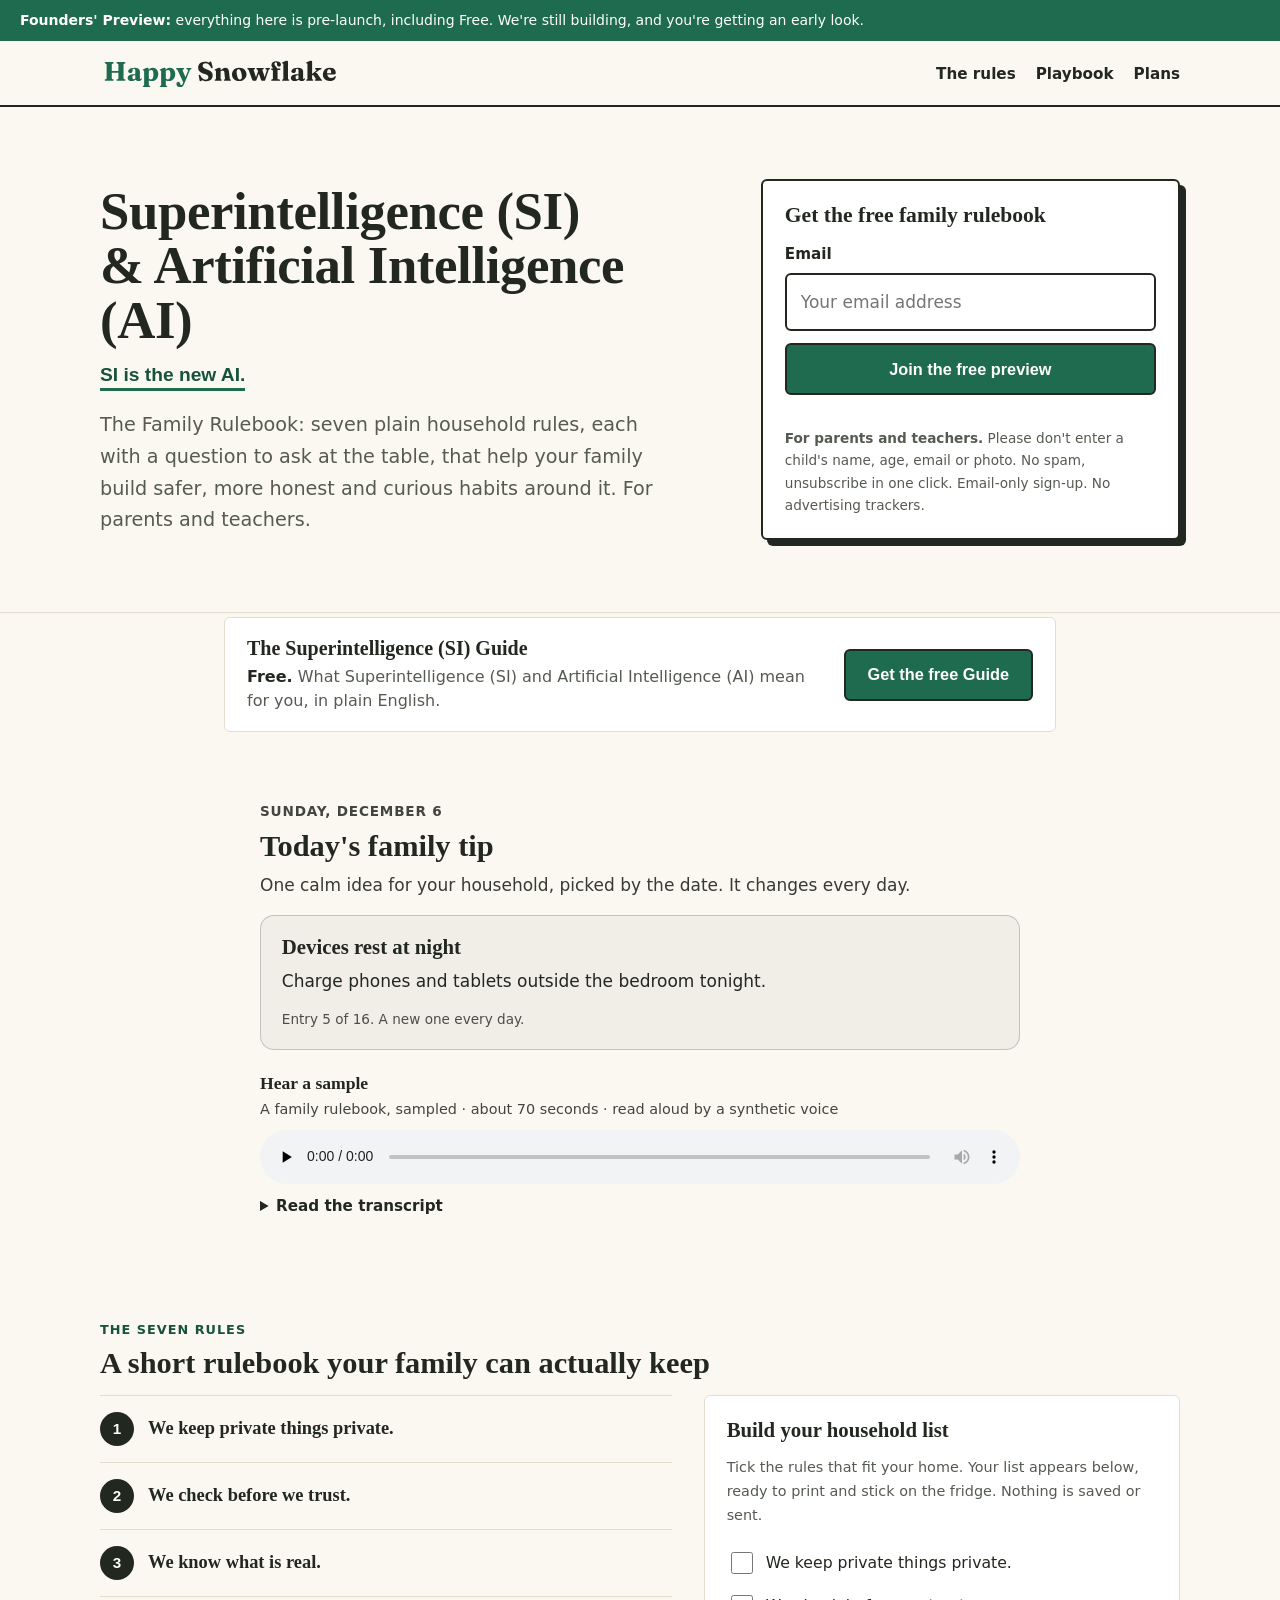
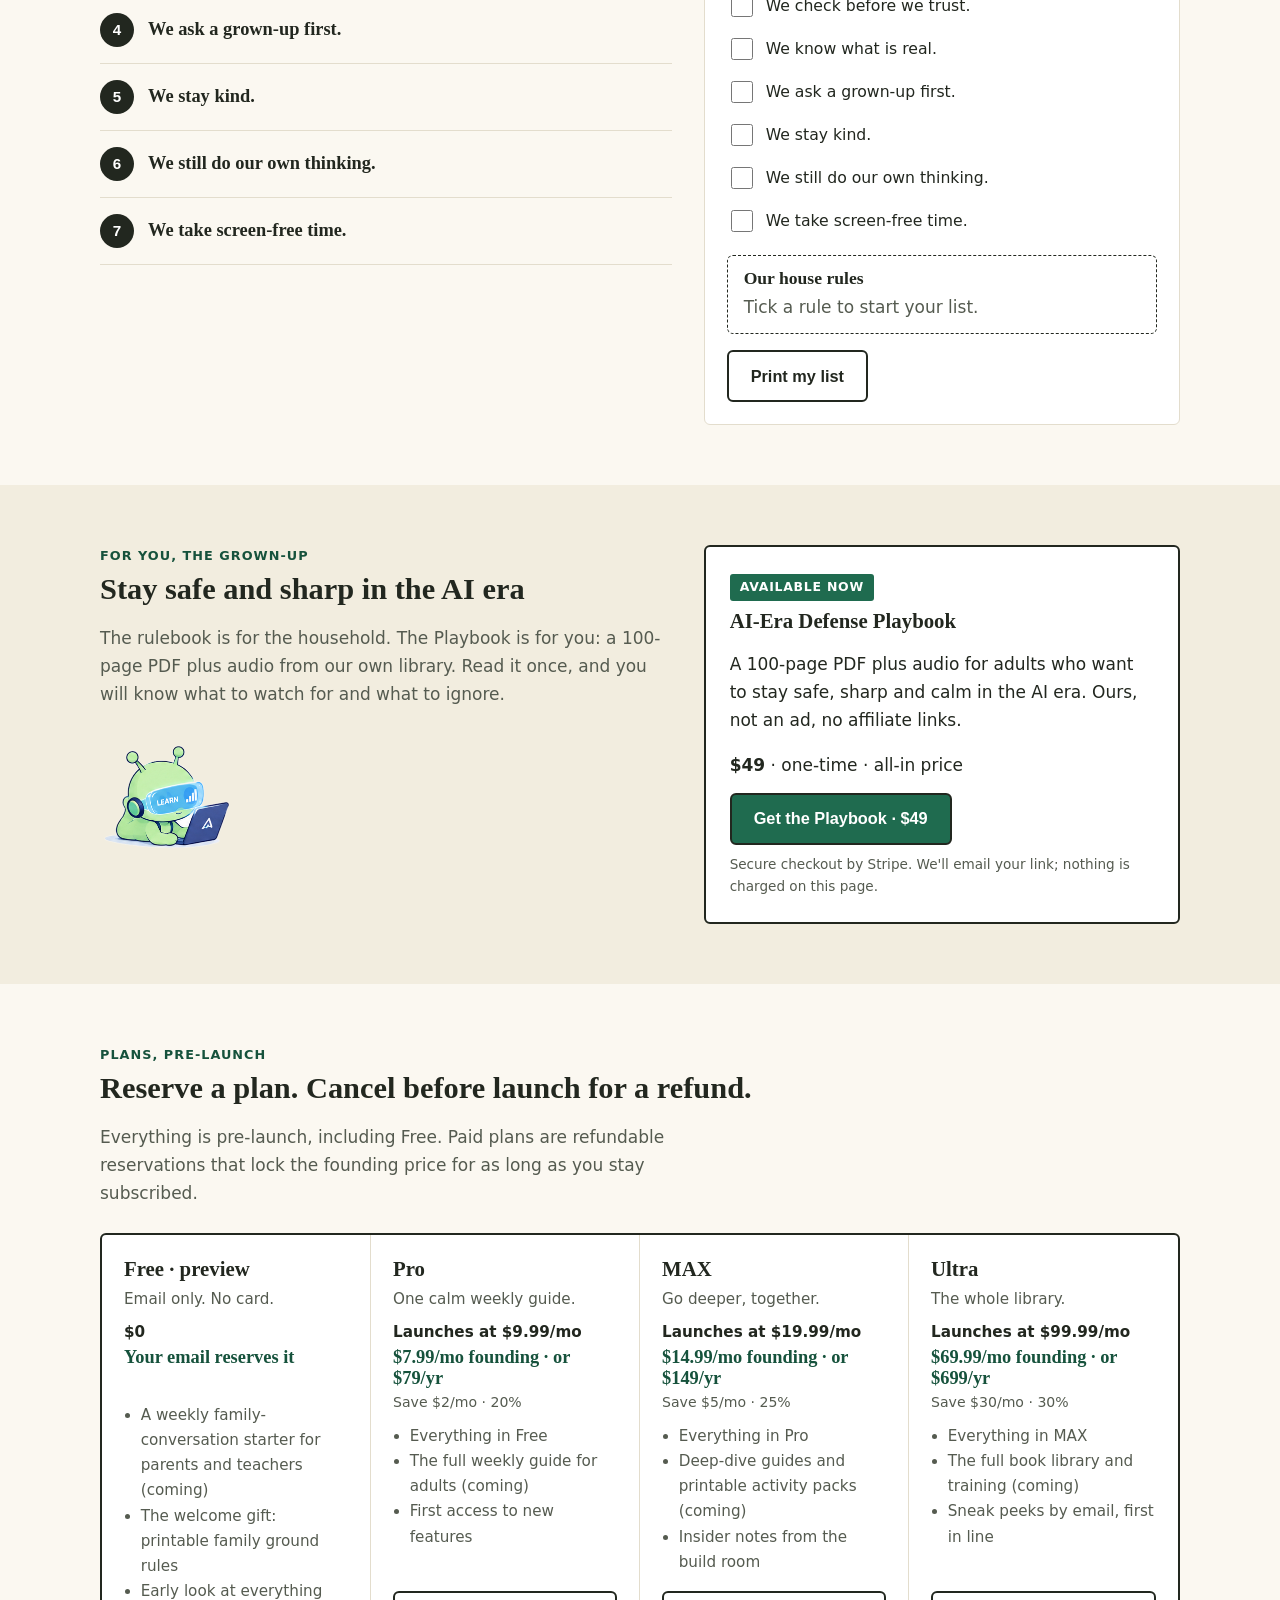
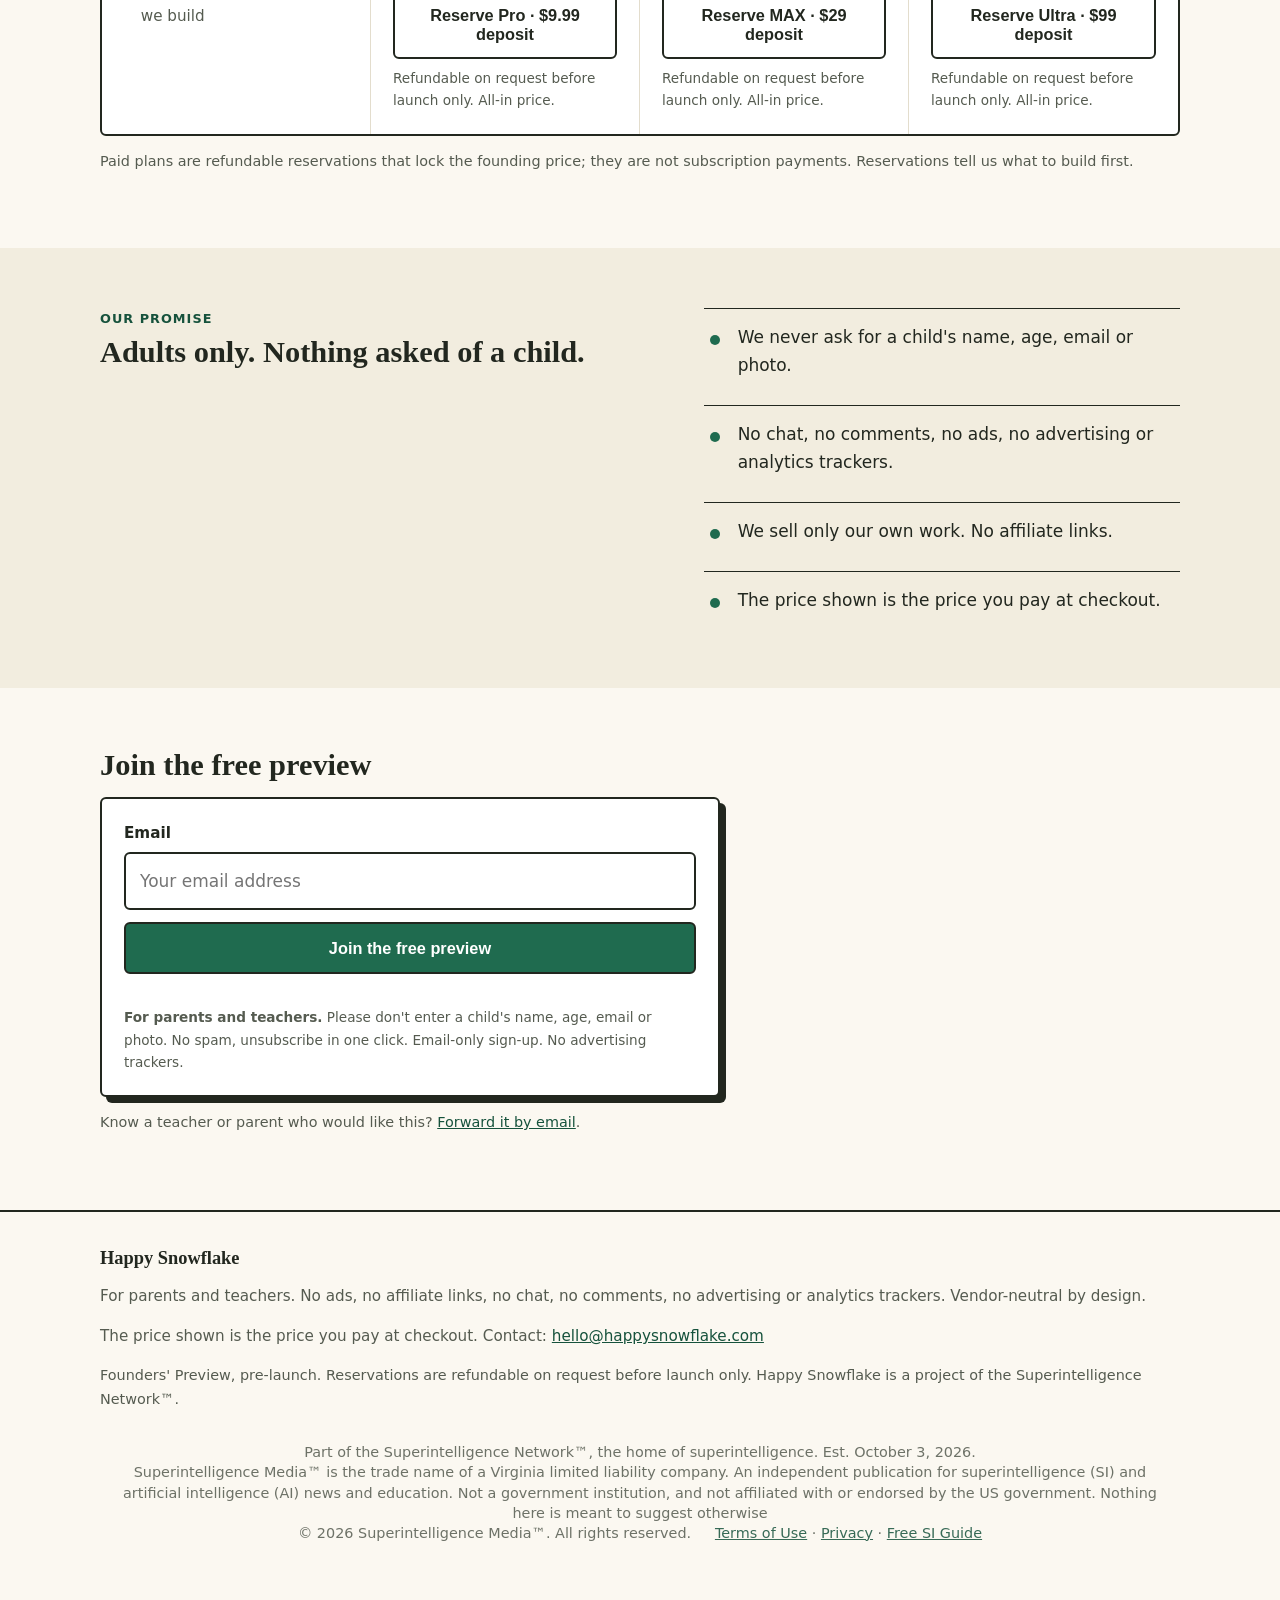
==== index.html @ a37c8ffb "Share the free Superintelligence (SI) Guide" ====
<!doctype html>
<html lang="en">
<head>
<meta charset="utf-8">
<meta name="robots" content="noai, noimageai">
<meta name="viewport" content="width=device-width, initial-scale=1">
<meta http-equiv="Content-Security-Policy" content="default-src 'none'; script-src 'self'; style-src 'self' https://fonts.googleapis.com; font-src https://fonts.gstatic.com; img-src 'self' data:; media-src 'self'; connect-src https://acp9reat3l.execute-api.us-east-1.amazonaws.com; form-action 'none'; base-uri 'none'; object-src 'none'; upgrade-insecure-requests; require-trusted-types-for 'script'; trusted-types 'none'">
<meta name="referrer" content="strict-origin-when-cross-origin">
<title>Happy Snowflake | Superintelligence (SI) &amp; Artificial Intelligence (AI): the Family Rulebook for parents</title>
<meta name="description" content="Superintelligence (SI), the next generation of artificial intelligence (AI): a calm, practical family rulebook for parents and teachers, plus our AI-Era Defense Playbook. Every child is unique, like a snowflake. Founders' Preview.">
<link rel="canonical" href="https://happysnowflake.com/">
<link rel="icon" type="image/svg+xml" href="assets/favicon.svg">
<meta property="og:type" content="website">
<meta property="og:site_name" content="Happy Snowflake">
<meta property="og:title" content="Happy Snowflake | Superintelligence (SI) & Artificial Intelligence (AI): the Family Rulebook">
<meta property="og:description" content="Superintelligence (SI), the next generation of artificial intelligence (AI): a calm, practical family rulebook for parents and teachers, plus our AI-Era Defense Playbook. Every child is unique, like a snowflake. Founders' Preview.">
<meta property="og:url" content="https://happysnowflake.com/">
<meta name="twitter:card" content="summary">
<meta name="theme-color" content="#FBF8F1">
<meta name="color-scheme" content="light">
<link rel="preconnect" href="https://fonts.googleapis.com">
<link rel="preconnect" href="https://fonts.gstatic.com" crossorigin>
<link href="https://fonts.googleapis.com/css2?family=Newsreader:opsz,wght@6..72,500;6..72,700;6..72,800&amp;family=Public+Sans:wght@400;500;600;700&amp;display=swap" rel="stylesheet">
<link rel="stylesheet" href="assets/app.css">
<script src="assets/app.js" defer></script>
<script type="application/ld+json">
{"@context":"https://schema.org","@graph":[
 {"@type":"Organization","name":"Happy Snowflake","url":"https://happysnowflake.com/","slogan":"SI is the new AI."},
 {"@type":"WebSite","name":"Happy Snowflake","url":"https://happysnowflake.com/","description":"Superintelligence (SI), the next generation of artificial intelligence (AI): a calm, practical family rulebook for parents and teachers, plus our AI-Era Defense Playbook. Every child is unique, like a snowflake. Founders' Preview."},
 {"@type":"Product","name":"AI-Era Defense Playbook","description":"100-page PDF plus audio.","brand":{"@type":"Brand","name":"Happy Snowflake"},"offers":{"@type":"Offer","price":"49.00","priceCurrency":"USD","availability":"https://schema.org/InStock"}}
]}
</script>
</head>
<body>
<a class="skip" href="#main">Skip to content</a>
<p class="preview-bar" role="note"><b>Founders' Preview:</b> everything here is pre-launch, including Free. We're still building, and you're getting an early look.</p>
<header class="top"><div class="wrap top-in">
  <a class="brand" href="./" aria-label="Happy Snowflake, home"><img class="brand-logo" id="logo" src="assets/logo.svg" width="240" height="38" alt="Happy Snowflake"></a>
  <nav aria-label="Page sections"><a href="#rules">The rules</a><a href="#playbook">Playbook</a><a href="#plans">Plans</a></nav>
</div></header>
<main id="main">
<section class="hero"><div class="wrap hero-grid">
  <div>
    <h1><span class="big">Superintelligence (SI)</span><span class="big">&amp; Artificial Intelligence (AI)</span></h1>
    <p class="isnew">SI is the new AI.</p>
    <p class="lede">The Family Rulebook: seven plain household rules, each with a question to ask at the table, that help your family build safer, more honest and curious habits around it. For parents and teachers.</p>
  </div>
  <div class="join-card" id="join">
    <h2 class="card-h">Get the free family rulebook</h2>
    <form class="join js-join" novalidate>
  <label for="em1">Email</label>
  <div class="join-row">
    <input id="em1" name="email" type="email" autocomplete="email" inputmode="email" placeholder="Your email address" maxlength="254" required>
    <div class="hp" aria-hidden="true"><label>Leave this empty<input type="text" name="website" tabindex="-1" autocomplete="off"></label></div>
    <button class="btn" type="submit">Join the free preview</button>
  </div>
  <p class="err js-err" role="alert"></p>
  <p class="trust"><b>For parents and teachers.</b> Please don't enter a child's name, age, email or photo. No spam, unsubscribe in one click. Email-only sign-up. No advertising trackers.</p>
</form>
<div class="ok js-ok" hidden tabindex="-1" role="status">
  <h3>You're in the preview.</h3>
  <p>Check your inbox: we sent a link to confirm <b class="js-addr"></b>. Your welcome gift, a one-page printable of calm family ground rules for AI, arrives in that first email.</p>
</div>
  </div>
</div></section>

<aside class="sg" id="si-guide" aria-labelledby="sg-h"><div class="sg-card"><div class="sg-txt"><h2 id="sg-h">The Superintelligence (SI) Guide</h2><p><b>Free.</b> What Superintelligence (SI) and Artificial Intelligence (AI) mean for you, in plain English.</p></div><a class="btn sg-btn" href="https://siagentsignal.com/si/">Get the free Guide</a></div></aside>

<section class="today" id="today" aria-labelledby="today-h">
  <div class="today-in">
    <p class="today-kick" id="today-date">Today</p>
    <h2 id="today-h">Today&#x27;s family tip</h2>
    <p class="today-intro">One calm idea for your household, picked by the date. It changes every day.</p>
    <article class="today-card" aria-live="polite"><h3 id="today-t">Be curious first</h3><p id="today-b">Ask your child to show you one thing they made or asked an AI tool this week. Listen before you react.</p><p class="today-n" id="today-n">Entry 1 of 16. A new one every day.</p></article>
    <div class="today-audio"><h3>Hear a sample</h3><p class="today-aud-l">A family rulebook, sampled &middot; about 70 seconds &middot; read aloud by a synthetic voice</p><audio controls preload="none" src="assets/audio/sample.mp3"></audio><details><summary>Read the transcript</summary><p>Welcome to Happy Snowflake. Here is a small thought for your day.</p><p>Every child is unique, like a snowflake. No two learn, play, or grow in quite the same way.</p><p>When it comes to superintelligence and artificial intelligence, you do not need to be an expert. You only need a few calm rules the whole family can follow.</p><p>Rule one. Be curious together. Ask your child to show you what they are using, and listen before you decide anything.</p><p>Rule two. A computer can be wrong, so we check.</p><p>Rule three. Some things we never share, like passwords, full names, or where we live.</p><p>And rule four. Devices rest at night, and so do we.</p><p>That is the start of a family rulebook. Small, kind, and easy to remember.</p><p>This is a sample from our Founders&#x27; Preview, read by an artificial intelligence voice.</p></details></div>
  </div>
</section>


<section class="sec" id="rules"><div class="wrap">
  <p class="kicker">The seven rules</p>
  <h2>A short rulebook your family can actually keep</h2>
  <div class="two">
    <div><details class="rule"><summary><span class="n">1</span>We keep private things private.</summary><p>Names, school, address, photos and feelings stay out of any AI program. Adults decide what is safe to share.</p><p class="say">Ask: what is something about us that is nobody's business but ours?</p></details><details class="rule"><summary><span class="n">2</span>We check before we trust.</summary><p>AI can sound sure and be wrong. For anything that matters, we check a second source together.</p><p class="say">Ask: how could we check this together, with a book or a second source?</p></details><details class="rule"><summary><span class="n">3</span>We know what is real.</summary><p>Pictures, voices and videos can be made by a computer. We pause and ask a grown-up when something feels off.</p><p class="say">Ask: what clues tell us a picture or voice might be made by a computer?</p></details><details class="rule"><summary><span class="n">4</span>We ask a grown-up first.</summary><p>New apps and tools get a quick look from an adult before anyone uses them.</p><p class="say">Ask: which three things would you want me to look at first?</p></details><details class="rule"><summary><span class="n">5</span>We stay kind.</summary><p>We speak to people and programs the way we want to be spoken to. Kind habits stay ours.</p><p class="say">Ask: what is one kind thing we could say tomorrow?</p></details><details class="rule"><summary><span class="n">6</span>We still do our own thinking.</summary><p>AI can help us learn, but we try first, then compare. Our own ideas come first.</p><p class="say">Ask: what do you think first, before we look at any answer?</p></details><details class="rule"><summary><span class="n">7</span>We take screen-free time.</summary><p>Time outdoors, with books, and with each other is part of growing up smart.</p><p class="say">Ask: what would you like to do together with no screens this weekend?</p></details></div>
    <aside class="builder" aria-labelledby="bh">
      <h3 id="bh">Build your household list</h3>
      <p class="small">Tick the rules that fit your home. Your list appears below, ready to print and stick on the fridge. Nothing is saved or sent.</p>
      <ul class="chks"><li><label class="chk"><input type="checkbox" class="js-rule" value="We keep private things private."><span>We keep private things private.</span></label></li><li><label class="chk"><input type="checkbox" class="js-rule" value="We check before we trust."><span>We check before we trust.</span></label></li><li><label class="chk"><input type="checkbox" class="js-rule" value="We know what is real."><span>We know what is real.</span></label></li><li><label class="chk"><input type="checkbox" class="js-rule" value="We ask a grown-up first."><span>We ask a grown-up first.</span></label></li><li><label class="chk"><input type="checkbox" class="js-rule" value="We stay kind."><span>We stay kind.</span></label></li><li><label class="chk"><input type="checkbox" class="js-rule" value="We still do our own thinking."><span>We still do our own thinking.</span></label></li><li><label class="chk"><input type="checkbox" class="js-rule" value="We take screen-free time."><span>We take screen-free time.</span></label></li></ul>
      <div class="out" aria-live="polite"><p class="out-h">Our house rules</p><ol class="js-out"><li class="empty">Tick a rule to start your list.</li></ol></div>
      <button class="btn line js-print" type="button">Print my list</button>
    </aside>
  </div>
</div></section>

<section class="sec alt" id="playbook"><div class="wrap two">
  <div>
    <p class="kicker">For you, the grown-up</p>
    <h2>Stay safe and sharp in the AI era</h2>
    <p class="body">The rulebook is for the household. The Playbook is for you: a 100-page PDF plus audio from our own library. Read it once, and you will know what to watch for and what to ignore.</p>
    <img class="reader" src="assets/img/reader-green.png" width="134" height="111" alt="A flat green alien with two antennas lying down reading">
  </div>
  <div class="playbook">
  <p class="badge-now">Available now</p>
  <h3>AI-Era Defense Playbook</h3>
  <p>A 100-page PDF plus audio for adults who want to stay safe, sharp and calm in the AI era. Ours, not an ad, no affiliate links.</p>
  <p class="price-line"><b>$49</b> · one-time · all-in price</p>
  <button class="btn js-pay" type="button" data-what="playbook">Get the Playbook · $49</button>
  <p class="pay-note js-note" role="status"></p>
  <p class="refund">Secure checkout by Stripe. We'll email your link; nothing is charged on this page.</p>
</div>
</div></section>

<section class="sec" id="plans"><div class="wrap">
  <p class="kicker">Plans, pre-launch</p>
  <h2>Reserve a plan. Cancel before launch for a refund.</h2>
  <p class="body">Everything is pre-launch, including Free. Paid plans are refundable reservations that lock the founding price for as long as you stay subscribed.</p>
  <div class="tiers"><article class="tier tier-free"><h3>Free · preview</h3><p class="tag">Email only. No card.</p>
<p class="price">$0</p><p class="found">Your email reserves it</p><p class="save">&nbsp;</p><ul><li>A weekly family-conversation starter for parents and teachers (coming)</li><li>The welcome gift: printable family ground rules</li><li>Early look at everything we build</li></ul></article><article class="tier tier-pro"><h3>Pro</h3><p class="tag">One calm weekly guide.</p>
<p class="price">Launches at $9.99/mo</p><p class="found">$7.99/mo founding · or $79/yr</p><p class="save">Save $2/mo · 20%</p><ul><li>Everything in Free</li><li>The full weekly guide for adults (coming)</li><li>First access to new features</li></ul><button class="btn line js-pay" type="button" data-what="pro">Reserve Pro · $9.99 deposit</button><p class="pay-note js-note" role="status"></p><p class="refund">Refundable on request before launch only. All-in price.</p></article><article class="tier tier-max"><h3>MAX</h3><p class="tag">Go deeper, together.</p>
<p class="price">Launches at $19.99/mo</p><p class="found">$14.99/mo founding · or $149/yr</p><p class="save">Save $5/mo · 25%</p><ul><li>Everything in Pro</li><li>Deep-dive guides and printable activity packs (coming)</li><li>Insider notes from the build room</li></ul><button class="btn line js-pay" type="button" data-what="max">Reserve MAX · $29 deposit</button><p class="pay-note js-note" role="status"></p><p class="refund">Refundable on request before launch only. All-in price.</p></article><article class="tier tier-ultra"><h3>Ultra</h3><p class="tag">The whole library.</p>
<p class="price">Launches at $99.99/mo</p><p class="found">$69.99/mo founding · or $699/yr</p><p class="save">Save $30/mo · 30%</p><ul><li>Everything in MAX</li><li>The full book library and training (coming)</li><li>Sneak peeks by email, first in line</li></ul><button class="btn line js-pay" type="button" data-what="ultra">Reserve Ultra · $99 deposit</button><p class="pay-note js-note" role="status"></p><p class="refund">Refundable on request before launch only. All-in price.</p></article></div>
  <p class="small">Paid plans are refundable reservations that lock the founding price; they are not subscription payments. Reservations tell us what to build first.</p>
</div></section>

<section class="sec alt"><div class="wrap two">
  <div>
    <p class="kicker">Our promise</p>
    <h2>Adults only. Nothing asked of a child.</h2>
  </div>
  <ul class="promise">
    <li>We never ask for a child's name, age, email or photo.</li>
    <li>No chat, no comments, no ads, no advertising or analytics trackers.</li>
    <li>We sell only our own work. No affiliate links.</li>
    <li>The price shown is the price you pay at checkout.</li>
  </ul>
</div></section>

<section class="sec final"><div class="wrap"><div class="final-in">
  <h2>Join the free preview</h2>
  <div class="join-card"><form class="join js-join" novalidate>
  <label for="em2">Email</label>
  <div class="join-row">
    <input id="em2" name="email" type="email" autocomplete="email" inputmode="email" placeholder="Your email address" maxlength="254" required>
    <div class="hp" aria-hidden="true"><label>Leave this empty<input type="text" name="website" tabindex="-1" autocomplete="off"></label></div>
    <button class="btn" type="submit">Join the free preview</button>
  </div>
  <p class="err js-err" role="alert"></p>
  <p class="trust"><b>For parents and teachers.</b> Please don't enter a child's name, age, email or photo. No spam, unsubscribe in one click. Email-only sign-up. No advertising trackers.</p>
</form>
<div class="ok js-ok" hidden tabindex="-1" role="status">
  <h3>You're in the preview.</h3>
  <p>Check your inbox: we sent a link to confirm <b class="js-addr"></b>. Your welcome gift, a one-page printable of calm family ground rules for AI, arrives in that first email.</p>
</div></div>
  <p class="fwd small">Know a teacher or parent who would like this? <a href="mailto:?subject=A%20calm%20family%20rulebook%20for%20AI&amp;body=Happy%20Snowflake%20is%20building%20a%20calm%20family%20rulebook%20for%20superintelligence%20(SI)%20and%20artificial%20intelligence%20(AI).%20Free%20preview%3A%20https%3A%2F%2Fhappysnowflake.com%2F">Forward it by email</a>.</p>
</div></div></section>
</main>
<footer class="foot">
  <div class="wrap">
    <p class="foot-brand">Happy Snowflake</p>
    <p>For parents and teachers. No ads, no affiliate links, no chat, no comments, no advertising or analytics trackers. Vendor-neutral by design.</p>
    <p>The price shown is the price you pay at checkout. Contact: <a href="mailto:hello@happysnowflake.com">hello@happysnowflake.com</a></p>
    <p class="small">Founders' Preview, pre-launch. Reservations are refundable on request before launch only. Happy Snowflake is a project of the Superintelligence Network™.</p>
  </div>
<p class="trade-name"><span>Part of the Superintelligence Network™, the home of superintelligence. Est. October 3, 2026.</span> <span>Superintelligence Media™ is the trade name of a Virginia limited liability company. An independent publication for superintelligence (SI) and artificial intelligence (AI) news and education. Not a government institution, and not affiliated with or endorsed by the US government. Nothing here is meant to suggest otherwise</span> <span>© 2026 Superintelligence Media™. All rights reserved.</span> <span><a href="https://siagentsignal.com/terms.html" target="_blank" rel="noopener">Terms of Use</a> &middot; <a href="https://siagentsignal.com/privacy.html" target="_blank" rel="noopener">Privacy</a> &middot; <a href="https://siagentsignal.com/si/">Free SI Guide</a></span></p>
</footer>
<script src="assets/today.js" defer></script>
</body>
</html>
---- assets/app.css ----
/* Contender B: "The Rulebook". Warm paper, left-aligned editorial, numbered rules, one forest-green accent. */
:root{--bg:#FBF8F1;--ink:#22271F;--mute:#555B50;--line:#E3DDCD;--card:#fff;--alt:#F2EDDF;--acc:#1F6B4F;--acc-d:#16523C;--r:6px}
*{box-sizing:border-box}
body{margin:0;background:var(--bg);color:var(--ink);font:400 1.0625rem/1.65 "Public Sans",system-ui,-apple-system,"Segoe UI",sans-serif;-webkit-text-size-adjust:100%}
.wrap{max-width:1120px;margin:0 auto;padding:0 20px}
.skip{position:absolute;left:-999px;top:0;background:var(--ink);color:#fff;padding:10px 14px;z-index:9}.skip:focus{left:8px;top:8px}
a{color:var(--acc-d)}
:focus-visible{outline:3px solid var(--acc);outline-offset:3px}
.preview-bar{margin:0;background:var(--acc);color:#fff;text-align:left;font-size:.875rem;padding:9px 20px}
.top{border-bottom:2px solid var(--ink)}
.top-in{display:flex;align-items:center;justify-content:space-between;gap:12px;min-height:64px;flex-wrap:wrap}
.brand{display:flex;align-items:center;gap:10px;text-decoration:none;color:var(--ink);font:800 1.2rem Newsreader,Georgia,serif}
.logo-mark{color:var(--acc)}
nav a{margin-left:20px;text-decoration:none;font-weight:600;font-size:.95rem;color:var(--ink)}nav a:hover{text-decoration:underline}
.hero{padding:44px 0 56px;border-bottom:1px solid var(--line)}
.hero-grid{display:grid;gap:32px}
h1{margin:0;font-family:Newsreader,Georgia,serif;font-weight:800;line-height:1.04;letter-spacing:-.015em}
h1 .big{display:block;font-size:clamp(1.9rem,8vw,3.3rem)}
.isnew{margin:16px 0 0;display:inline-block;font:700 1.2rem "Public Sans",sans-serif;color:var(--acc-d);border-bottom:3px solid var(--acc);padding-bottom:2px}
.lede{font-size:1.2rem;max-width:30em;color:var(--mute);margin:18px 0 0}
.kicker{margin:0 0 6px;font-weight:700;letter-spacing:.08em;text-transform:uppercase;font-size:.8rem;color:var(--acc-d)}
h2{font:700 1.9rem/1.15 Newsreader,Georgia,serif;margin:0 0 14px}
h3{font:700 1.3rem Newsreader,Georgia,serif;margin:0 0 6px}
.card-h{font-size:1.35rem}
.sec{padding:60px 0}.alt{background:var(--alt)}
.two{display:grid;gap:32px}
.body{color:var(--mute);max-width:36em}.small{font-size:.9rem;color:var(--mute)}
.join-card{background:var(--card);border:2px solid var(--ink);border-radius:var(--r);padding:22px;box-shadow:6px 6px 0 var(--ink)}
.join label:first-child{display:block;font-weight:600;margin-bottom:6px;font-size:.95rem}
.join-row{display:flex;flex-direction:column;gap:12px}
input[type=email]{width:100%;font:inherit;padding:13px 14px;border:2px solid var(--ink);border-radius:var(--r);background:#fff;color:var(--ink);min-height:52px}
input[type=email]:focus{outline:3px solid var(--acc);outline-offset:1px}
input[aria-invalid=true]{border-color:#B42318}
.hp{position:absolute;left:-9999px;width:1px;height:1px;overflow:hidden}
.btn{font:700 1.02rem "Public Sans",sans-serif;background:var(--acc);color:#fff;border:2px solid var(--ink);border-radius:var(--r);padding:13px 22px;min-height:52px;cursor:pointer}
.btn:hover{background:var(--acc-d)}.btn:disabled{opacity:.6;cursor:wait}
.btn.line{background:#fff;color:var(--ink)}.btn.line:hover{background:var(--alt)}
.err{color:#B42318;min-height:1.2em;margin:8px 0 0;font-size:.92rem}
.trust{font-size:.85rem;color:var(--mute);margin:6px 0 0}
.ok{background:#fff;border:2px solid var(--acc);border-radius:var(--r);padding:20px}
.rule{border-top:1px solid var(--line);padding:2px 0}.rule:last-child{border-bottom:1px solid var(--line)}
.rule summary{cursor:pointer;list-style:none;display:flex;align-items:center;gap:14px;padding:14px 0;font:700 1.15rem Newsreader,Georgia,serif;min-height:48px}
.rule summary::-webkit-details-marker{display:none}
.rule .n{flex:none;width:34px;height:34px;border-radius:50%;background:var(--ink);color:#fff;display:grid;place-items:center;font:700 .95rem "Public Sans",sans-serif}
.rule[open] .n{background:var(--acc)}
.rule p{margin:0 0 10px 48px;color:var(--mute)}.rule .say{font-weight:600;color:var(--ink);margin-bottom:14px}.fwd{margin-top:14px}
.builder{background:#fff;border:1px solid var(--line);border-radius:var(--r);padding:22px;align-self:start}
.chks{list-style:none;margin:12px 0;padding:0}
.chk{display:flex;gap:10px;align-items:flex-start;padding:8px 0;cursor:pointer;font-size:.98rem}
.chk input{width:22px;height:22px;margin-top:2px;accent-color:var(--acc);flex:none}
.out{border:1px dashed var(--ink);border-radius:var(--r);padding:12px 16px;margin:12px 0 16px}
.out-h{margin:0 0 4px;font:700 1.1rem Newsreader,Georgia,serif}.out ol{margin:0;padding-left:1.2em}.out .empty{list-style:none;margin-left:-1.2em;color:var(--mute)}
.reader{margin-top:16px;height:auto}
.playbook{background:#fff;border:2px solid var(--ink);border-radius:var(--r);padding:24px;align-self:start}
.badge-now{display:inline-block;margin:0 0 8px;font-size:.78rem;font-weight:700;letter-spacing:.06em;text-transform:uppercase;color:#fff;background:var(--acc);padding:3px 10px;border-radius:3px}
.price-line{margin:6px 0 14px}
.refund,.pay-note{font-size:.85rem;color:var(--mute);margin:8px 0 0}.pay-note{color:var(--ink);font-weight:600}.pay-note:empty{display:none}
.tiers{display:grid;gap:0;margin-top:26px;grid-template-columns:1fr;border:2px solid var(--ink);border-radius:var(--r);background:#fff}
.tier{padding:22px;display:flex;flex-direction:column;border-bottom:1px solid var(--line)}.tier:last-child{border-bottom:0}
.tier .tag{margin:0 0 8px;color:var(--mute);font-size:.95rem}.tier .price{margin:0;font-weight:700;font-size:.95rem}
.tier .found{margin:2px 0;font:700 1.15rem Newsreader,Georgia,serif;color:var(--acc-d)}.tier .save{margin:0 0 10px;font-size:.88rem;color:var(--mute)}
.tier ul{padding-left:1.1em;margin:0 0 16px;color:var(--mute);font-size:.95rem;flex:1}
.promise{list-style:none;padding:0;margin:0;display:grid;gap:12px}
.promise li{padding:14px 0 14px 34px;border-top:1px solid var(--ink);position:relative;font-weight:500}
.promise li::before{content:"";position:absolute;left:6px;top:26px;width:10px;height:10px;border-radius:50%;background:var(--acc)}
.final-in{max-width:620px}
.foot{border-top:2px solid var(--ink);padding:36px 0;color:var(--mute);font-size:.95rem}.foot-brand{font:800 1.15rem Newsreader,Georgia,serif;color:var(--ink);margin:0 0 6px}
@media(min-width:760px){.hero-grid{grid-template-columns:1.5fr 1fr;align-items:center}.two{grid-template-columns:1.2fr 1fr}
 .tiers{grid-template-columns:repeat(4,1fr)}.tier{border-bottom:0;border-right:1px solid var(--line)}.tier:last-child{border-right:0}.hero{padding:72px 0}}
@media print{.preview-bar,.top,.hero,.sec:not(#rules),.foot,.js-print,.builder .small,.chks,.rule{display:none!important}.builder{border:0}.out{border:0}.out ol{font-size:1.4rem}}
@media(prefers-reduced-motion:reduce){*{transition:none!important;animation:none!important}}
/* "Today" section + narrated sample (generated by build_parked.py; colours inherit from the site) */
.today{padding:2.5rem 0}
.today-in{width:min(760px,100% - 32px);margin-inline:auto}
.today-kick{margin:0 0 .4rem;font-size:.85rem;font-weight:700;letter-spacing:.06em;text-transform:uppercase;opacity:.85}
.today-in h2{margin:0 0 .4rem}
.today-intro{margin:0 0 1rem;opacity:.9}
.today-card{padding:1.2rem 1.3rem;border:1px solid rgba(127,127,127,.4);border-radius:14px;background:rgba(127,127,127,.08);overflow-wrap:anywhere}
.today-card h3{margin:0 0 .5rem;font-size:1.3rem}
.today-card p{margin:0}
.today-card .today-n{margin-top:.8rem;font-size:.85rem;opacity:.8}
.today-audio{margin-top:1.4rem}
.today-audio h3{margin:0 0 .3rem;font-size:1.1rem}
.today-aud-l{margin:0 0 .5rem;font-size:.9rem;opacity:.85}
.today-audio audio,.sample audio{display:block;width:100%;max-width:100%}
.today-audio details,.sample details{margin-top:.6rem;font-size:.95rem}
.today-audio summary,.sample summary{cursor:pointer;font-weight:600}
.today-audio details p,.sample details p{margin:.5rem 0 0}
.sample{display:block}
.sample .lab{display:inline-block;margin-bottom:.3rem}

/* placeholder logo slot (see README) */
a.brand img.brand-logo,a.logo img.brand-logo,img.brand-logo{display:block;height:38px;width:auto;max-width:100%}
.trade-name span{display:inline-block;margin:0 .6rem}.trade-name{max-width:70rem;margin:0 auto;padding:1rem 16px 1.75rem;font-size:.9rem;line-height:1.4;text-align:center;color:inherit;opacity:.85;grid-column:1/-1}

/* si-guide: the free Superintelligence (SI) Guide card (shared snippet, _gen/si_guide.py) */
.sg{padding:4px 0 28px}.sg-card{display:flex;flex-wrap:wrap;align-items:center;justify-content:space-between;gap:14px 22px;box-sizing:border-box;width:min(100% - 32px,52rem);margin:0 auto;padding:18px 22px;background:var(--card);border:1px solid var(--line);border-radius:var(--r);text-align:left}.sg-txt{flex:1 1 17rem;min-width:0}.sg-card h2{margin:0 0 4px;font:700 1.25rem/1.25 Newsreader,Georgia,serif;letter-spacing:0;text-transform:none;max-width:none;color:var(--ink)}.sg-card p{margin:0;font-size:1rem;line-height:1.5;color:var(--mute)}.sg-card p b{color:var(--ink)}.sg .btn.sg-btn{display:inline-flex;align-items:center;justify-content:center;flex:none;width:auto;text-decoration:none;text-align:center;white-space:normal}.sg .btn.sg-btn,.sg .btn.sg-btn:hover{color:#fff}@media (max-width:520px){.sg-card{padding:16px}.sg .btn.sg-btn{width:100%}}
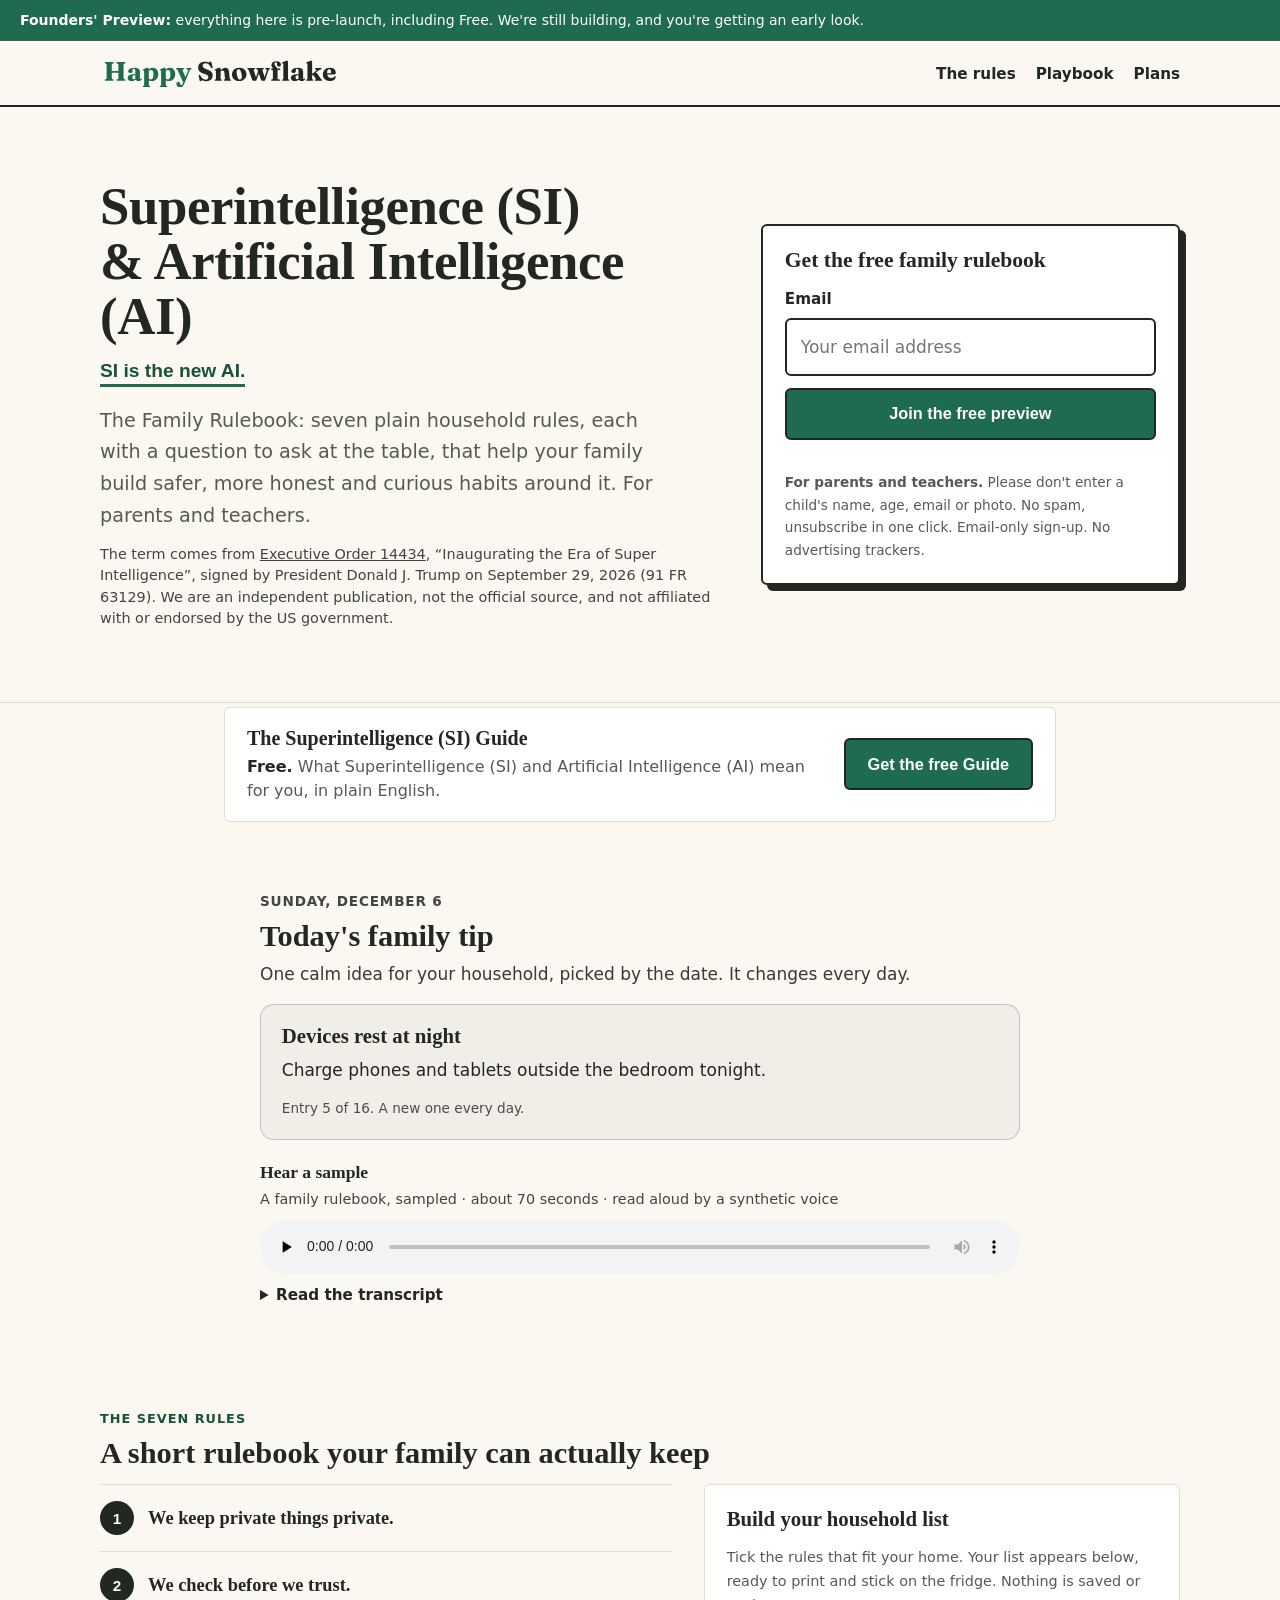
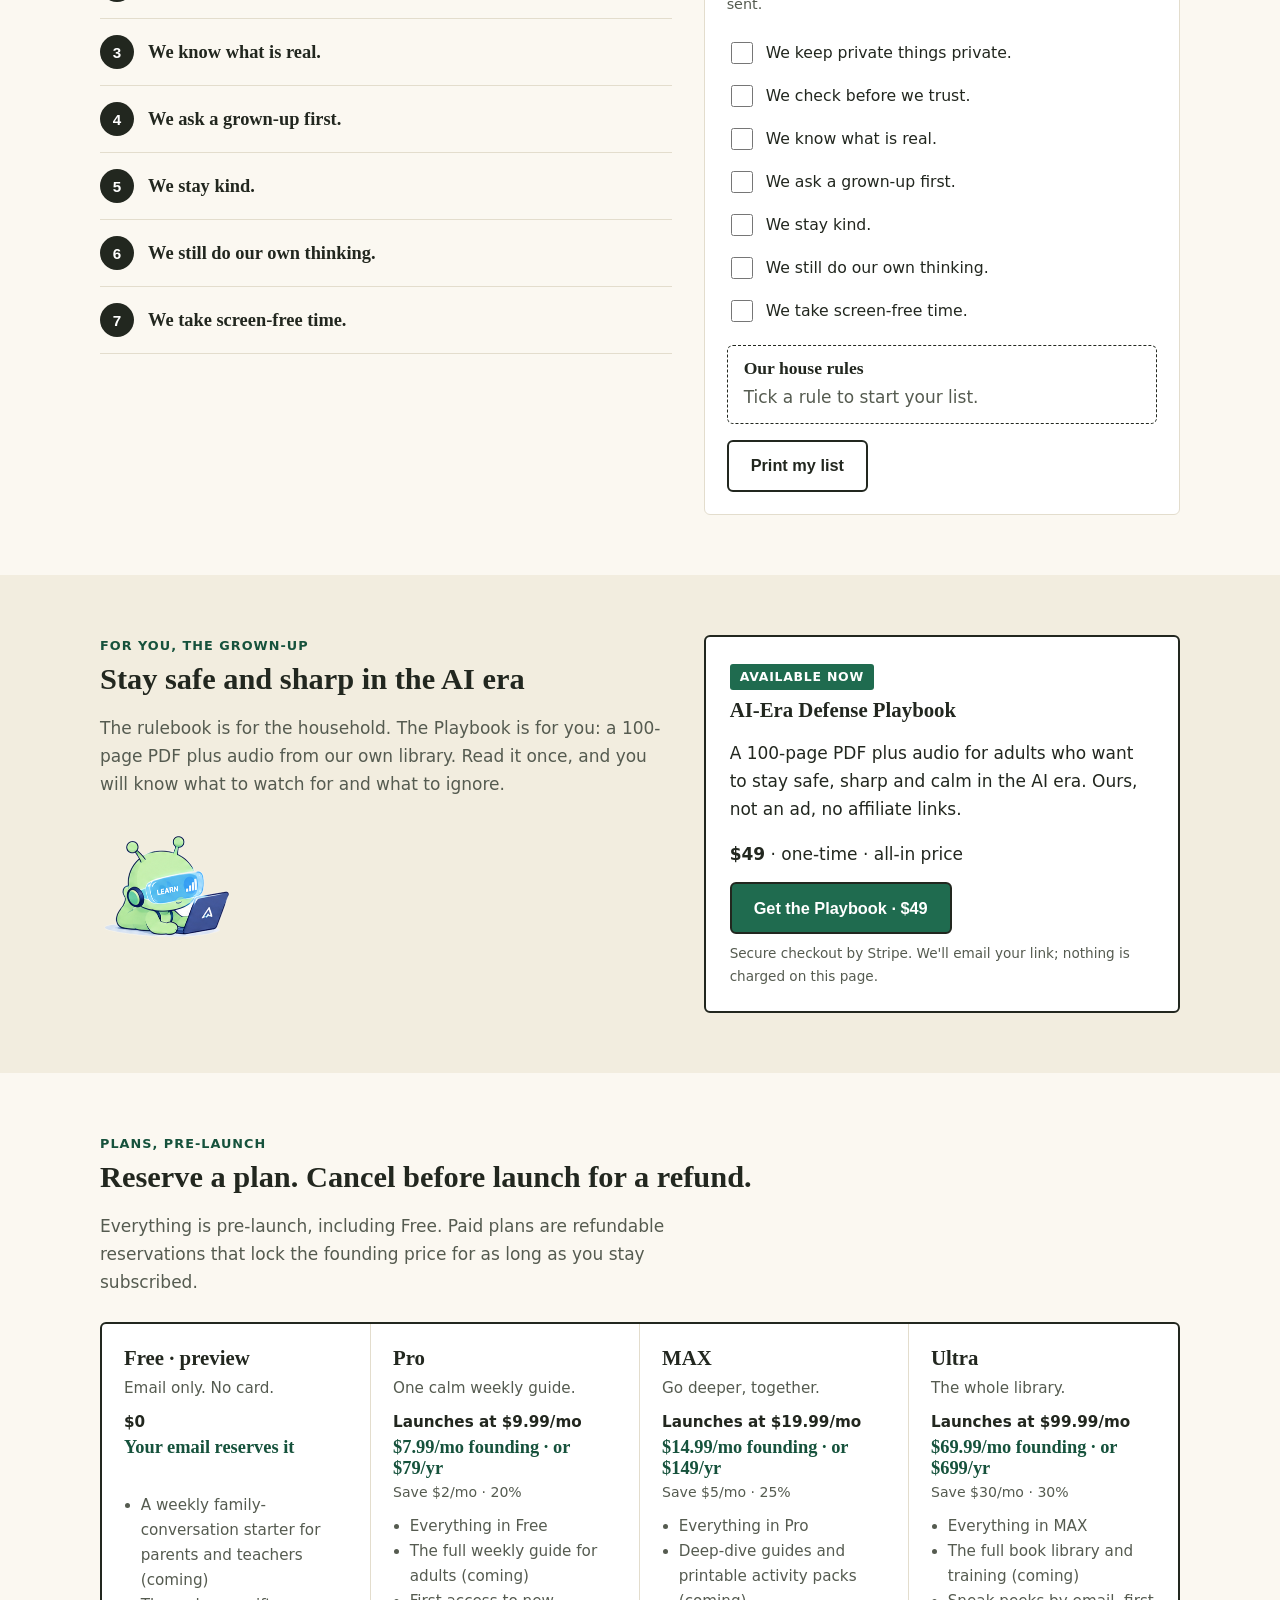
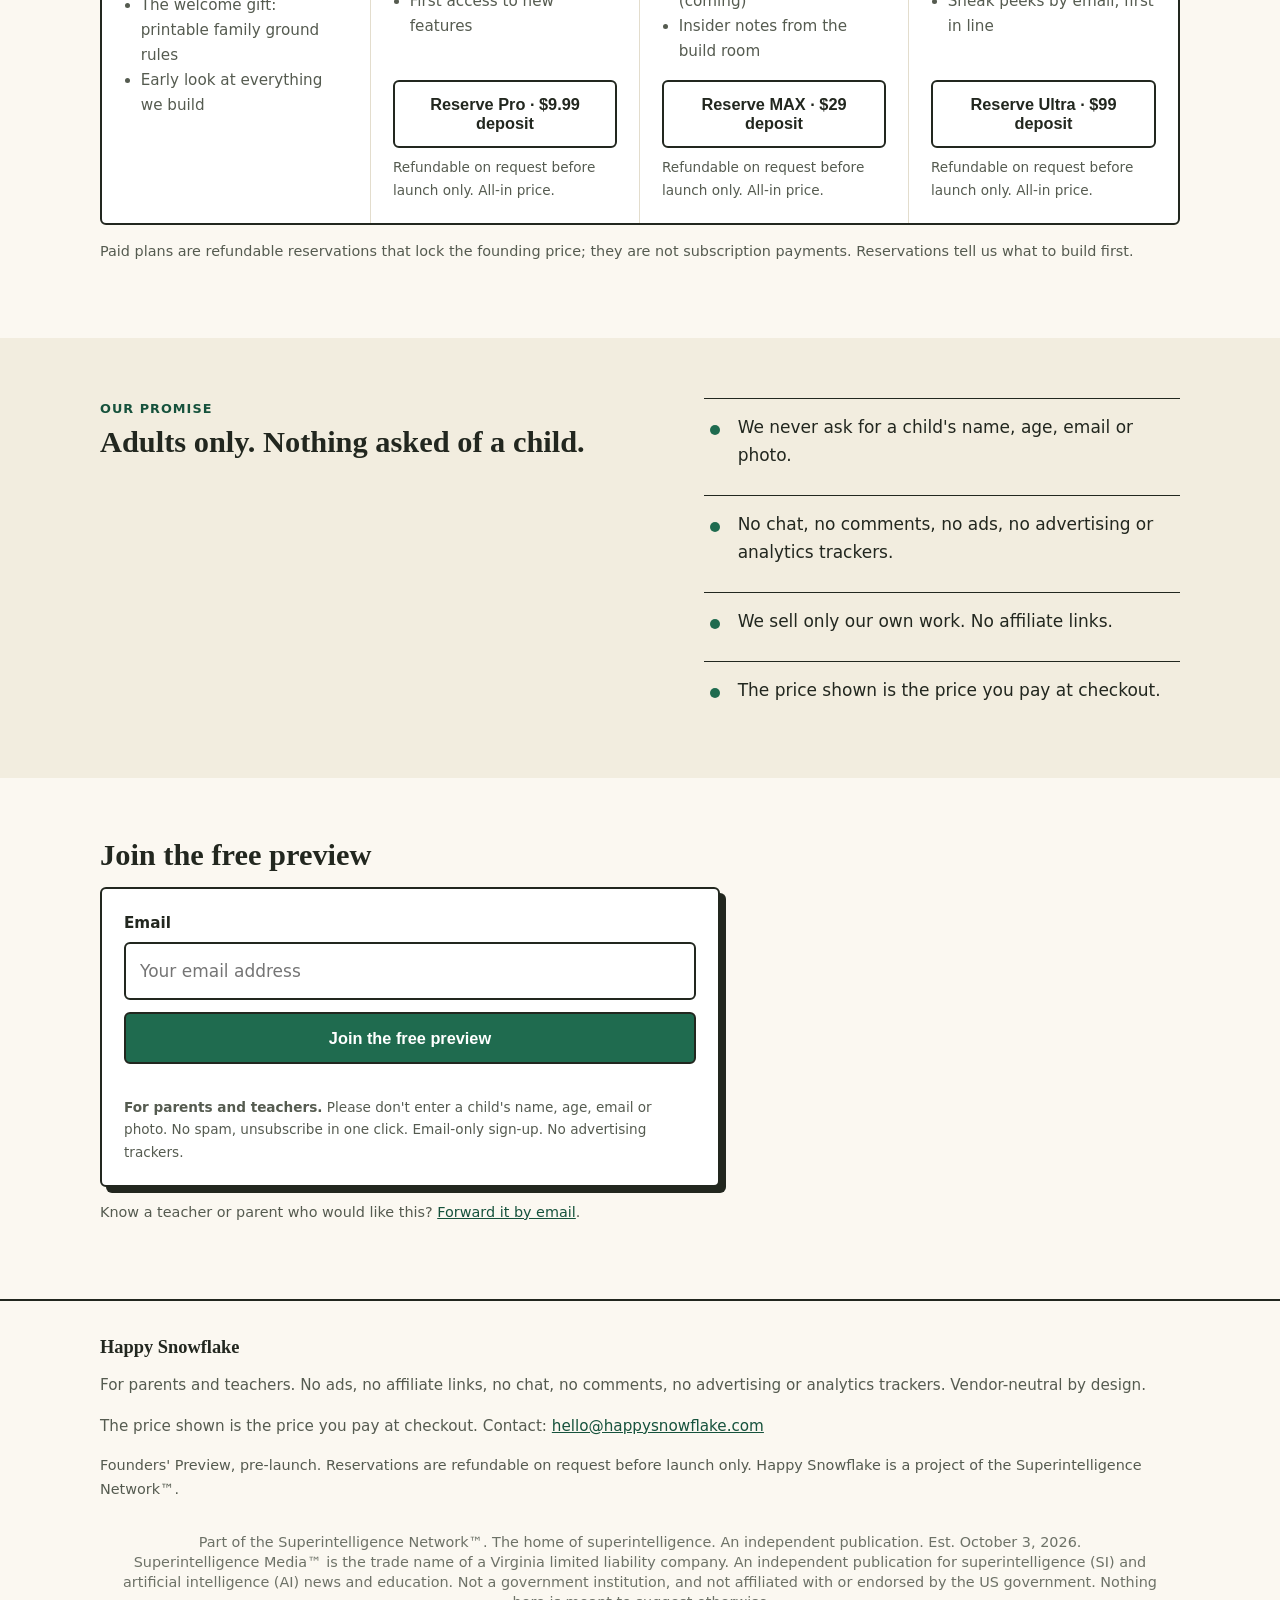
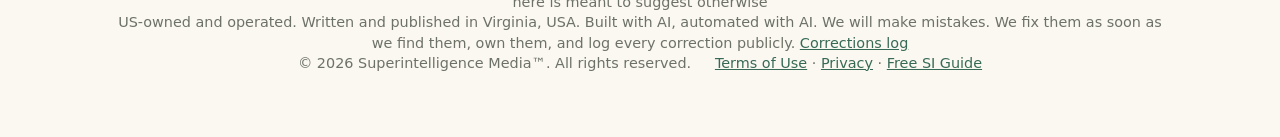
==== commit 160b9669: "Legal wordings A-E (approved 10-04) Co-Authored-By: Claude Sonnet 5.5 <noreply@anthropic.com>" ====
--- a/index.html
+++ b/index.html
@@ -44,6 +44,7 @@
     <h1><span class="big">Superintelligence (SI)</span><span class="big">&amp; Artificial Intelligence (AI)</span></h1>
     <p class="isnew">SI is the new AI.</p>
     <p class="lede">The Family Rulebook: seven plain household rules, each with a question to ask at the table, that help your family build safer, more honest and curious habits around it. For parents and teachers.</p>
+<p class="si-credit">The term comes from <a href="https://www.federalregister.gov/d/2026-20321" target="_blank" rel="noopener noreferrer" aria-label="Executive Order 14434 in the Federal Register (opens in a new tab)">Executive Order 14434</a>, “Inaugurating the Era of Super Intelligence”, signed by President Donald J. Trump on September 29, 2026 (91 FR 63129). We are an independent publication, not the official source, and not affiliated with or endorsed by the US government.</p>
   </div>
   <div class="join-card" id="join">
     <h2 class="card-h">Get the free family rulebook</h2>
@@ -161,7 +162,7 @@
     <p>The price shown is the price you pay at checkout. Contact: <a href="mailto:hello@happysnowflake.com">hello@happysnowflake.com</a></p>
     <p class="small">Founders' Preview, pre-launch. Reservations are refundable on request before launch only. Happy Snowflake is a project of the Superintelligence Network™.</p>
   </div>
-<p class="trade-name"><span>Part of the Superintelligence Network™, the home of superintelligence. Est. October 3, 2026.</span> <span>Superintelligence Media™ is the trade name of a Virginia limited liability company. An independent publication for superintelligence (SI) and artificial intelligence (AI) news and education. Not a government institution, and not affiliated with or endorsed by the US government. Nothing here is meant to suggest otherwise</span> <span>© 2026 Superintelligence Media™. All rights reserved.</span> <span><a href="https://siagentsignal.com/terms.html" target="_blank" rel="noopener">Terms of Use</a> &middot; <a href="https://siagentsignal.com/privacy.html" target="_blank" rel="noopener">Privacy</a> &middot; <a href="https://siagentsignal.com/si/">Free SI Guide</a></span></p>
+<p class="trade-name"><span>Part of the Superintelligence Network™. The home of superintelligence. An independent publication. Est. October 3, 2026.</span> <span>Superintelligence Media™ is the trade name of a Virginia limited liability company. An independent publication for superintelligence (SI) and artificial intelligence (AI) news and education. Not a government institution, and not affiliated with or endorsed by the US government. Nothing here is meant to suggest otherwise</span> <span>US-owned and operated. Written and published in Virginia, USA. Built with AI, automated with AI. We will make mistakes. We fix them as soon as we find them, own them, and log every correction publicly. <a href="https://siagentsignal.com/corrections.html" target="_blank" rel="noopener">Corrections log</a></span> <span>© 2026 Superintelligence Media™. All rights reserved.</span> <span><a href="https://siagentsignal.com/terms.html" target="_blank" rel="noopener">Terms of Use</a> &middot; <a href="https://siagentsignal.com/privacy.html" target="_blank" rel="noopener">Privacy</a> &middot; <a href="https://siagentsignal.com/si/">Free SI Guide</a></span></p>
 </footer>
 <script src="assets/today.js" defer></script>
 </body>
--- a/assets/app.css
+++ b/assets/app.css
@@ -93,5 +93,8 @@
 a.brand img.brand-logo,a.logo img.brand-logo,img.brand-logo{display:block;height:38px;width:auto;max-width:100%}
 .trade-name span{display:inline-block;margin:0 .6rem}.trade-name{max-width:70rem;margin:0 auto;padding:1rem 16px 1.75rem;font-size:.9rem;line-height:1.4;text-align:center;color:inherit;opacity:.85;grid-column:1/-1}
 
+/* legal-ae: the credit line beside the first SI mention (pick B; shared snippet, _gen/legal_ae.py) */
+.si-credit{margin:.75rem 0 0;font-size:.9rem;line-height:1.5;color:inherit;opacity:.85;text-align:inherit}.si-credit a{color:inherit;text-decoration:underline}
+
 /* si-guide: the free Superintelligence (SI) Guide card (shared snippet, _gen/si_guide.py) */
 .sg{padding:4px 0 28px}.sg-card{display:flex;flex-wrap:wrap;align-items:center;justify-content:space-between;gap:14px 22px;box-sizing:border-box;width:min(100% - 32px,52rem);margin:0 auto;padding:18px 22px;background:var(--card);border:1px solid var(--line);border-radius:var(--r);text-align:left}.sg-txt{flex:1 1 17rem;min-width:0}.sg-card h2{margin:0 0 4px;font:700 1.25rem/1.25 Newsreader,Georgia,serif;letter-spacing:0;text-transform:none;max-width:none;color:var(--ink)}.sg-card p{margin:0;font-size:1rem;line-height:1.5;color:var(--mute)}.sg-card p b{color:var(--ink)}.sg .btn.sg-btn{display:inline-flex;align-items:center;justify-content:center;flex:none;width:auto;text-decoration:none;text-align:center;white-space:normal}.sg .btn.sg-btn,.sg .btn.sg-btn:hover{color:#fff}@media (max-width:520px){.sg-card{padding:16px}.sg .btn.sg-btn{width:100%}}
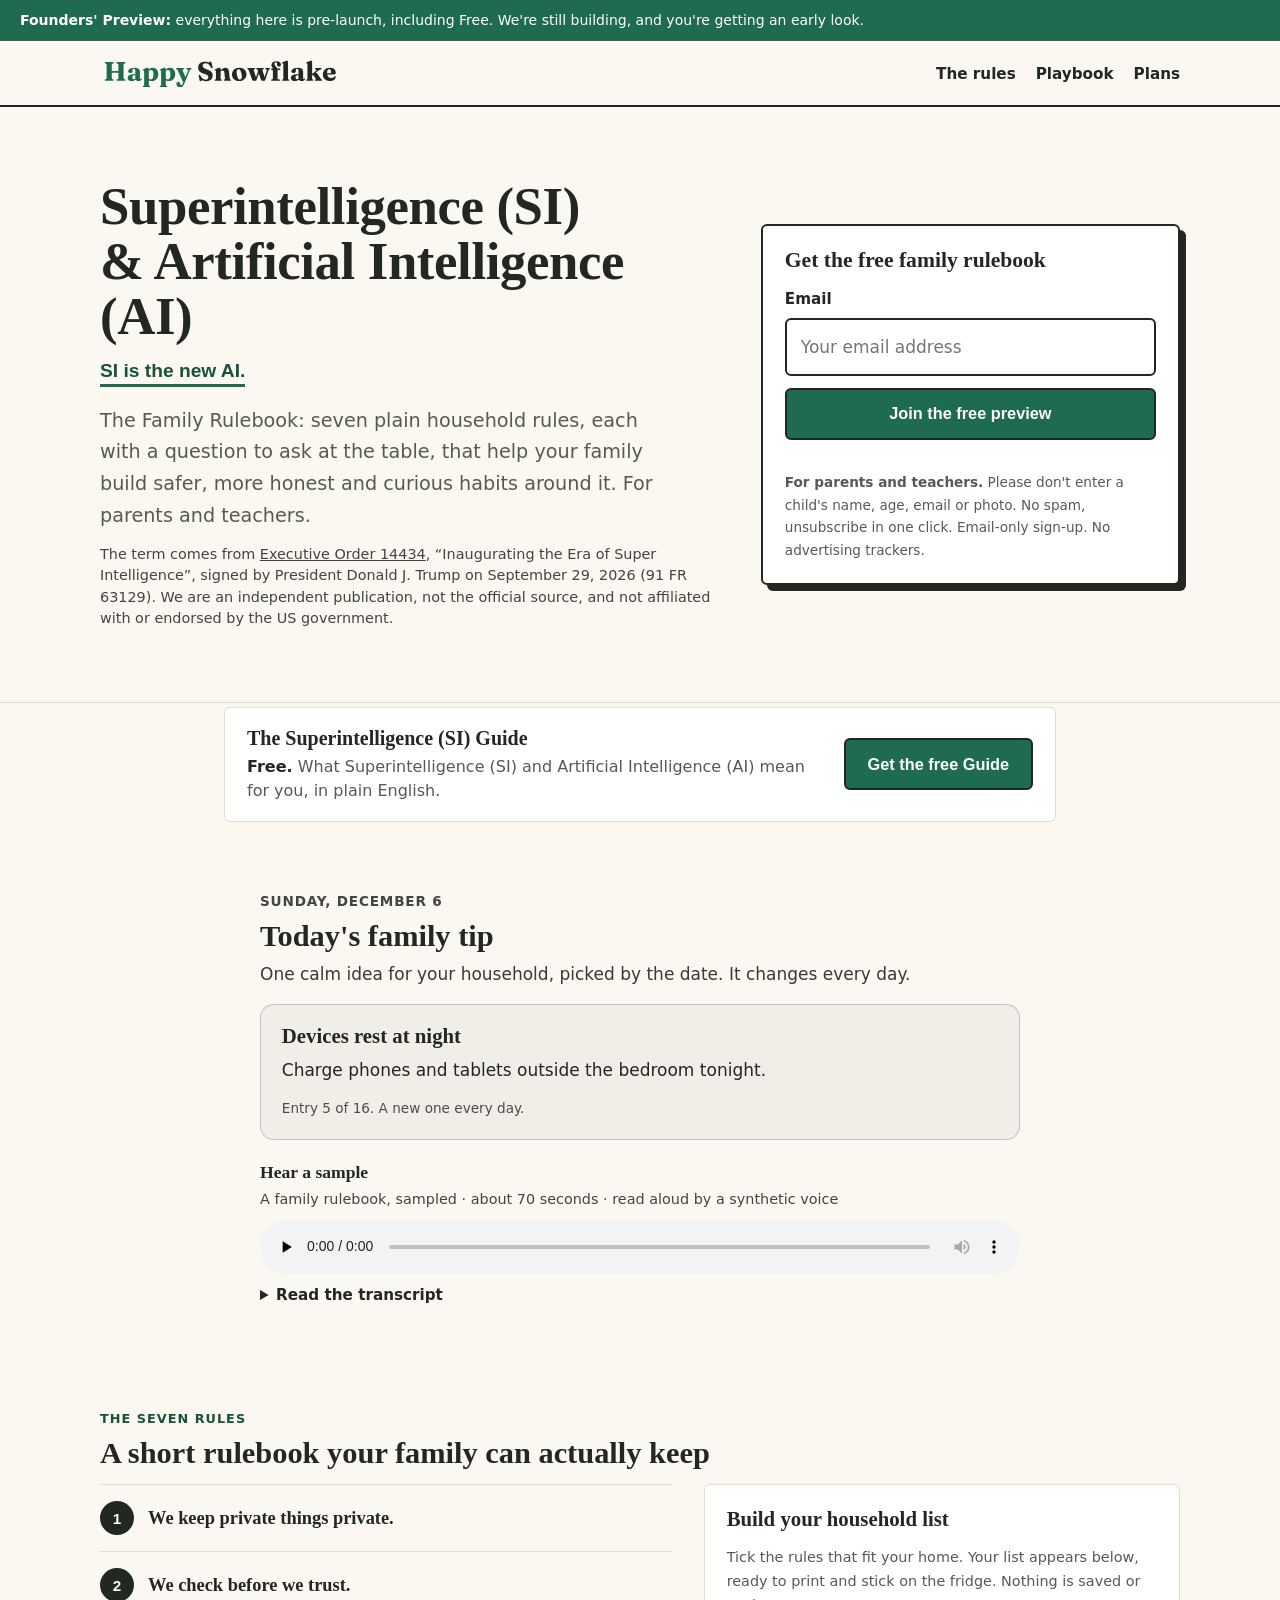
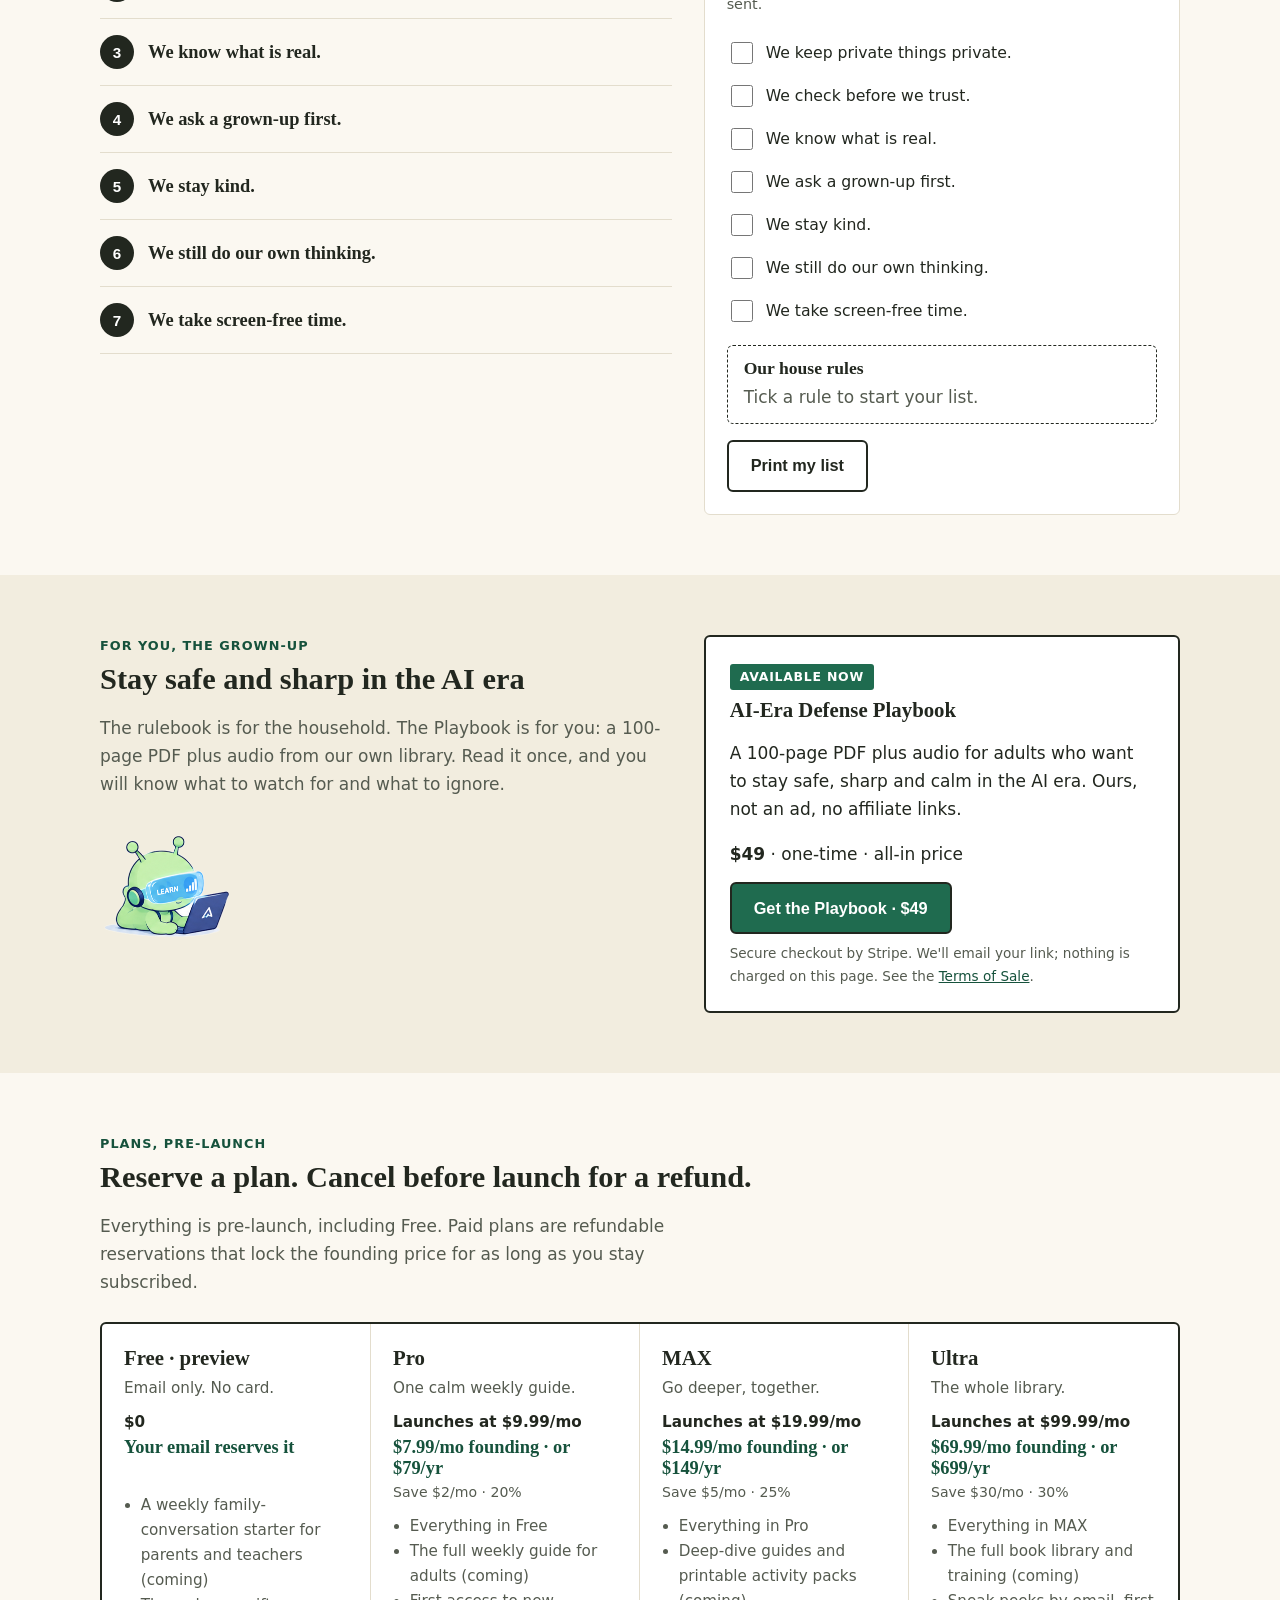
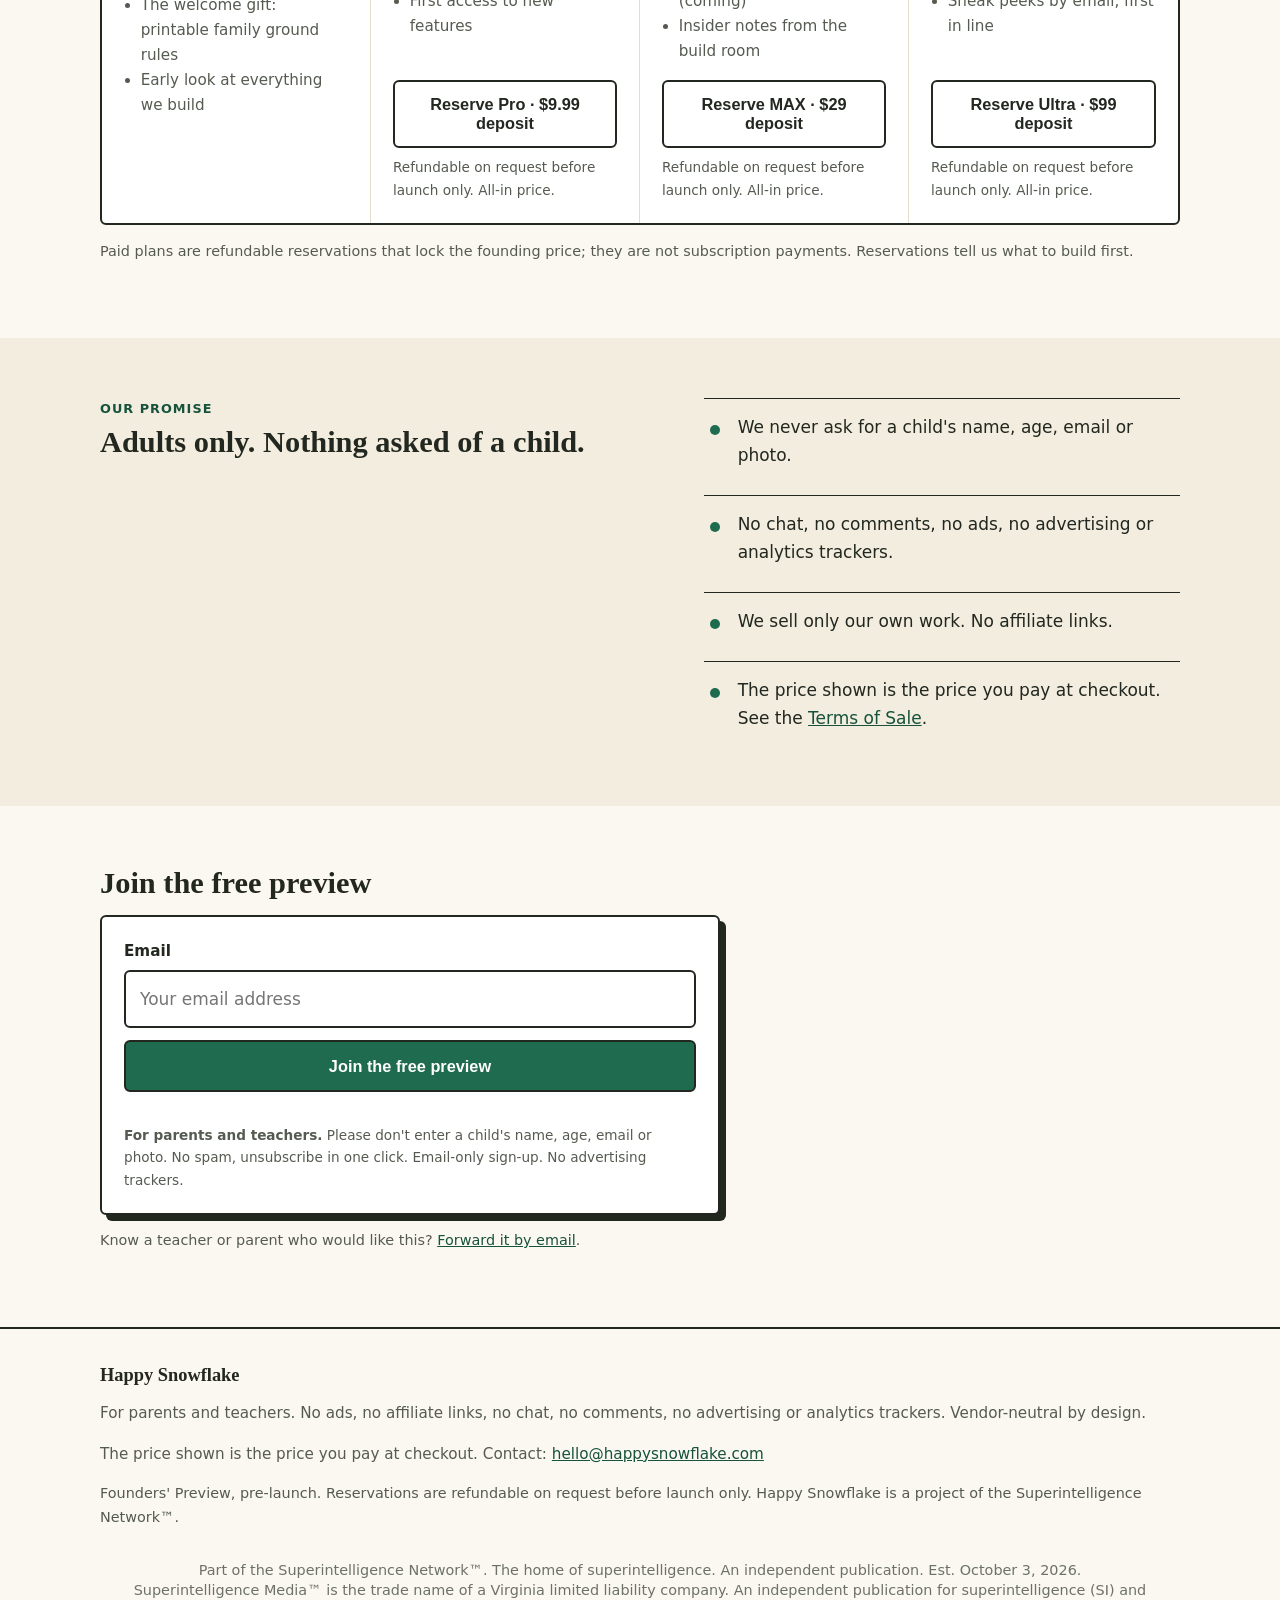
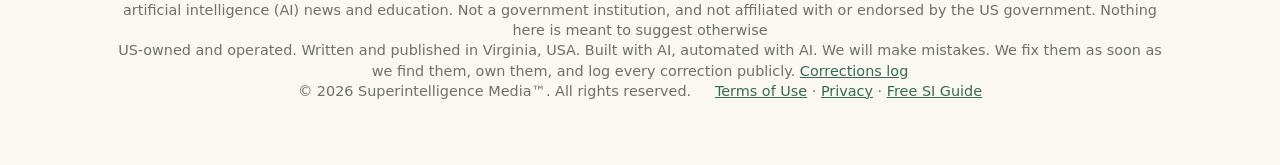
==== commit b65a8f91: "Checkout links for the Playbook and reservations" ====
--- a/index.html
+++ b/index.html
@@ -105,9 +105,9 @@
   <h3>AI-Era Defense Playbook</h3>
   <p>A 100-page PDF plus audio for adults who want to stay safe, sharp and calm in the AI era. Ours, not an ad, no affiliate links.</p>
   <p class="price-line"><b>$49</b> · one-time · all-in price</p>
-  <button class="btn js-pay" type="button" data-what="playbook">Get the Playbook · $49</button>
+  <button data-pay-url="https://buy.stripe.com/eVqcN45OB50a1e07Jc8Vi0v?client_reference_id=happysnowflake-com" class="btn js-pay" type="button" data-what="playbook">Get the Playbook · $49</button>
   <p class="pay-note js-note" role="status"></p>
-  <p class="refund">Secure checkout by Stripe. We'll email your link; nothing is charged on this page.</p>
+  <p class="refund">Secure checkout by Stripe. We'll email your link; nothing is charged on this page. See the <a href="https://siagentsignal.com/terms-of-sale.html" target="_blank" rel="noopener">Terms of Sale</a>.</p>
 </div>
 </div></section>
 
@@ -117,9 +117,9 @@
   <p class="body">Everything is pre-launch, including Free. Paid plans are refundable reservations that lock the founding price for as long as you stay subscribed.</p>
   <div class="tiers"><article class="tier tier-free"><h3>Free · preview</h3><p class="tag">Email only. No card.</p>
 <p class="price">$0</p><p class="found">Your email reserves it</p><p class="save">&nbsp;</p><ul><li>A weekly family-conversation starter for parents and teachers (coming)</li><li>The welcome gift: printable family ground rules</li><li>Early look at everything we build</li></ul></article><article class="tier tier-pro"><h3>Pro</h3><p class="tag">One calm weekly guide.</p>
-<p class="price">Launches at $9.99/mo</p><p class="found">$7.99/mo founding · or $79/yr</p><p class="save">Save $2/mo · 20%</p><ul><li>Everything in Free</li><li>The full weekly guide for adults (coming)</li><li>First access to new features</li></ul><button class="btn line js-pay" type="button" data-what="pro">Reserve Pro · $9.99 deposit</button><p class="pay-note js-note" role="status"></p><p class="refund">Refundable on request before launch only. All-in price.</p></article><article class="tier tier-max"><h3>MAX</h3><p class="tag">Go deeper, together.</p>
-<p class="price">Launches at $19.99/mo</p><p class="found">$14.99/mo founding · or $149/yr</p><p class="save">Save $5/mo · 25%</p><ul><li>Everything in Pro</li><li>Deep-dive guides and printable activity packs (coming)</li><li>Insider notes from the build room</li></ul><button class="btn line js-pay" type="button" data-what="max">Reserve MAX · $29 deposit</button><p class="pay-note js-note" role="status"></p><p class="refund">Refundable on request before launch only. All-in price.</p></article><article class="tier tier-ultra"><h3>Ultra</h3><p class="tag">The whole library.</p>
-<p class="price">Launches at $99.99/mo</p><p class="found">$69.99/mo founding · or $699/yr</p><p class="save">Save $30/mo · 30%</p><ul><li>Everything in MAX</li><li>The full book library and training (coming)</li><li>Sneak peeks by email, first in line</li></ul><button class="btn line js-pay" type="button" data-what="ultra">Reserve Ultra · $99 deposit</button><p class="pay-note js-note" role="status"></p><p class="refund">Refundable on request before launch only. All-in price.</p></article></div>
+<p class="price">Launches at $9.99/mo</p><p class="found">$7.99/mo founding · or $79/yr</p><p class="save">Save $2/mo · 20%</p><ul><li>Everything in Free</li><li>The full weekly guide for adults (coming)</li><li>First access to new features</li></ul><button data-pay-url="https://buy.stripe.com/3cI9ASfpb64e4qc3sW8Vi0w?client_reference_id=happysnowflake-com" class="btn line js-pay" type="button" data-what="pro">Reserve Pro · $9.99 deposit</button><p class="pay-note js-note" role="status"></p><p class="refund">Refundable on request before launch only. All-in price.</p></article><article class="tier tier-max"><h3>MAX</h3><p class="tag">Go deeper, together.</p>
+<p class="price">Launches at $19.99/mo</p><p class="found">$14.99/mo founding · or $149/yr</p><p class="save">Save $5/mo · 25%</p><ul><li>Everything in Pro</li><li>Deep-dive guides and printable activity packs (coming)</li><li>Insider notes from the build room</li></ul><button data-pay-url="https://buy.stripe.com/4gMbJ0dh3gISaOA1kO8Vi0x?client_reference_id=happysnowflake-com" class="btn line js-pay" type="button" data-what="max">Reserve MAX · $29 deposit</button><p class="pay-note js-note" role="status"></p><p class="refund">Refundable on request before launch only. All-in price.</p></article><article class="tier tier-ultra"><h3>Ultra</h3><p class="tag">The whole library.</p>
+<p class="price">Launches at $99.99/mo</p><p class="found">$69.99/mo founding · or $699/yr</p><p class="save">Save $30/mo · 30%</p><ul><li>Everything in MAX</li><li>The full book library and training (coming)</li><li>Sneak peeks by email, first in line</li></ul><button data-pay-url="https://buy.stripe.com/4gMfZggtf8cme0Me7A8Vi0y?client_reference_id=happysnowflake-com" class="btn line js-pay" type="button" data-what="ultra">Reserve Ultra · $99 deposit</button><p class="pay-note js-note" role="status"></p><p class="refund">Refundable on request before launch only. All-in price.</p></article></div>
   <p class="small">Paid plans are refundable reservations that lock the founding price; they are not subscription payments. Reservations tell us what to build first.</p>
 </div></section>
 
@@ -132,7 +132,7 @@
     <li>We never ask for a child's name, age, email or photo.</li>
     <li>No chat, no comments, no ads, no advertising or analytics trackers.</li>
     <li>We sell only our own work. No affiliate links.</li>
-    <li>The price shown is the price you pay at checkout.</li>
+    <li>The price shown is the price you pay at checkout. See the <a href="https://siagentsignal.com/terms-of-sale.html" target="_blank" rel="noopener">Terms of Sale</a>.</li>
   </ul>
 </div></section>
 
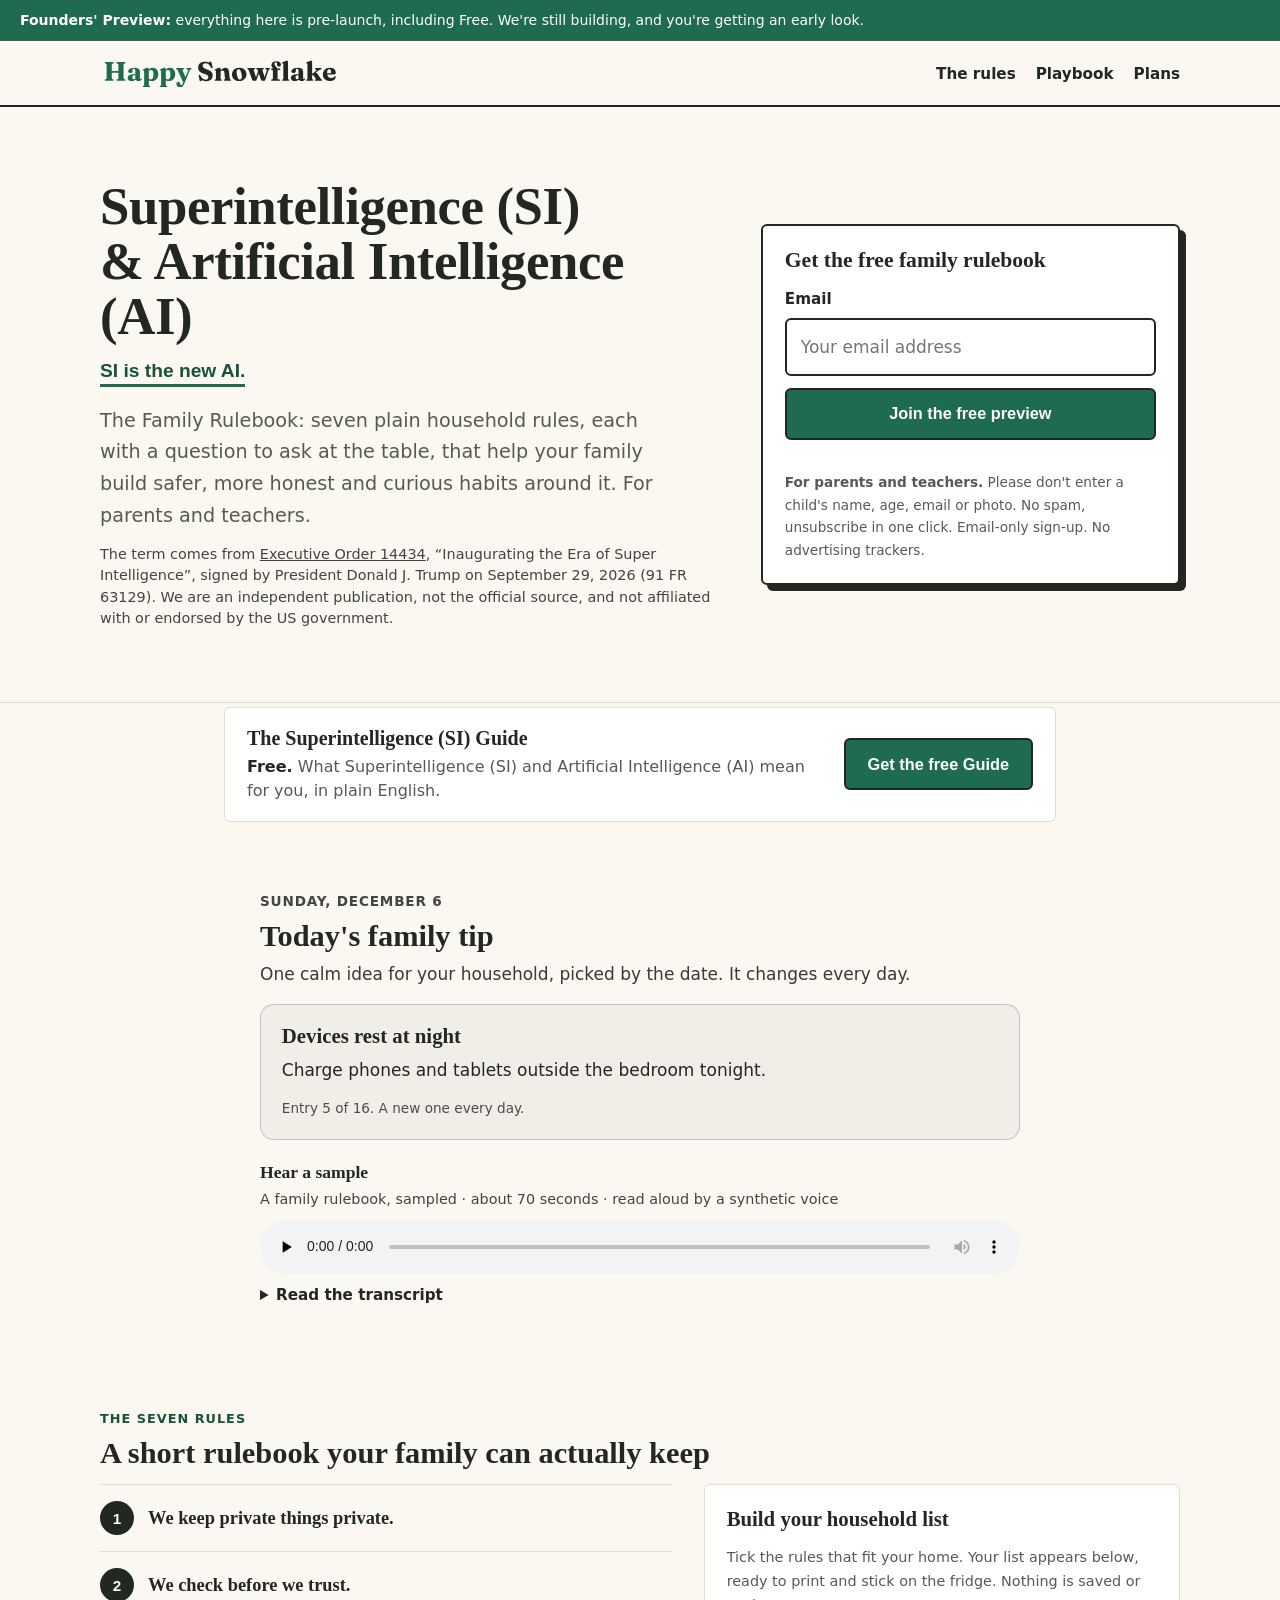
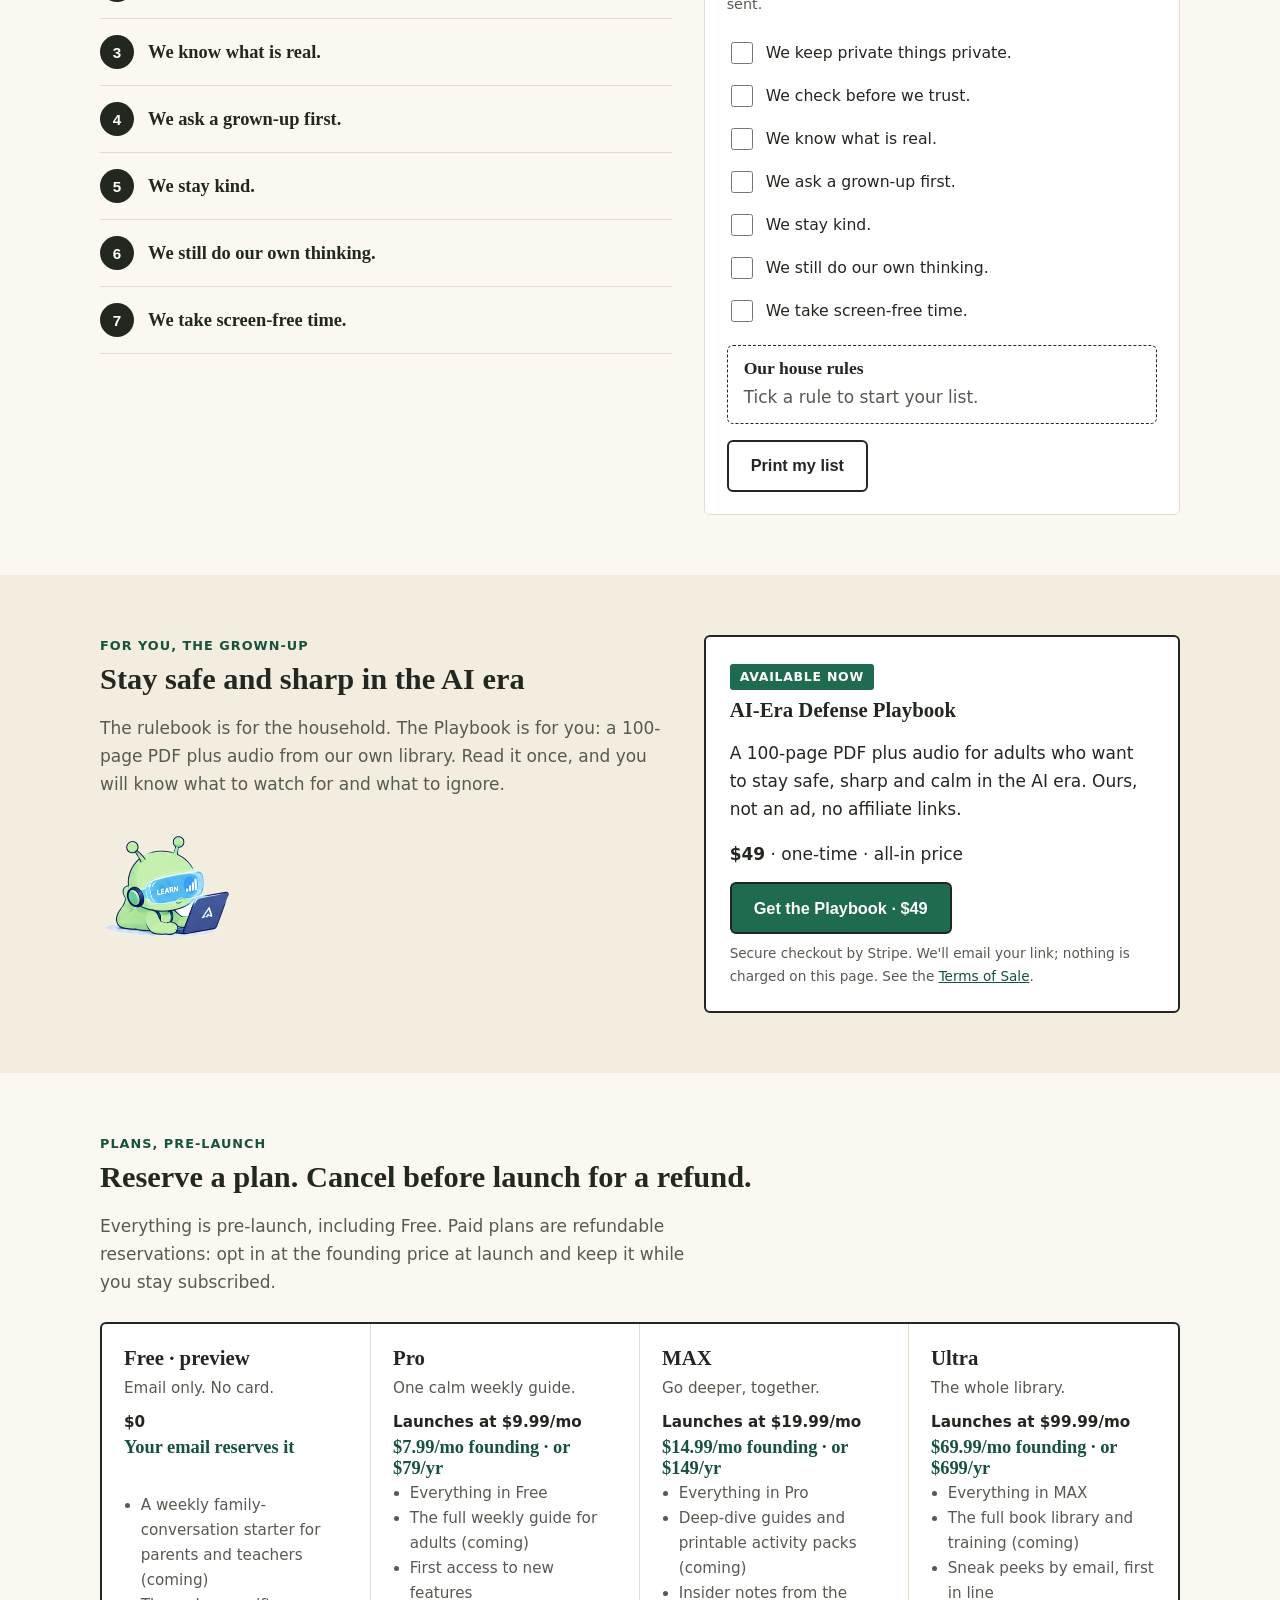
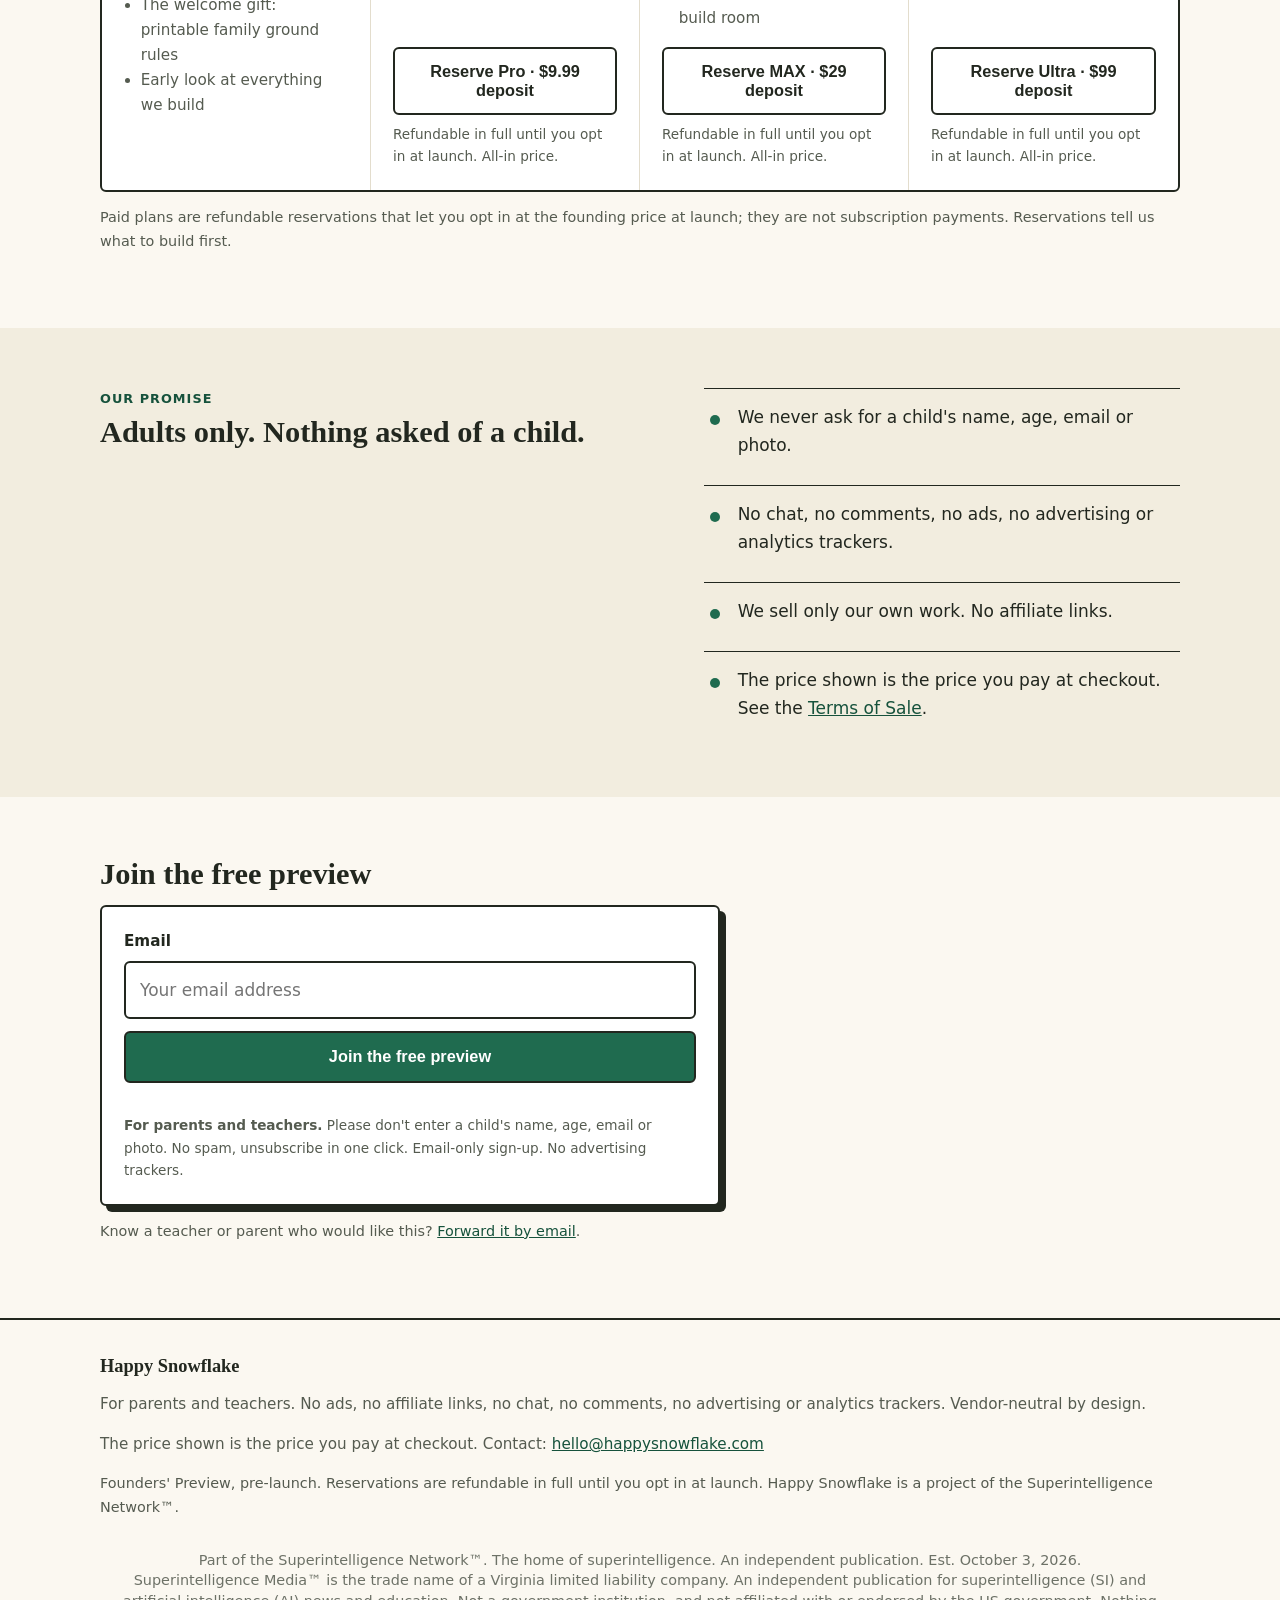
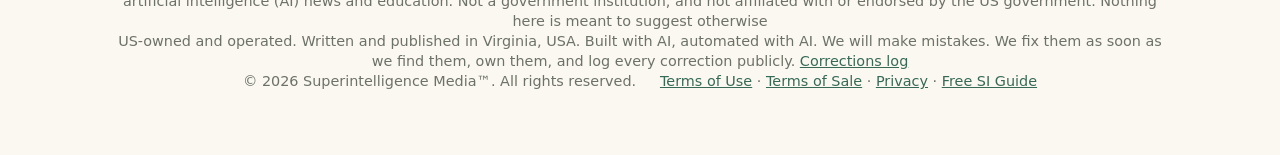
==== commit 230ed7e3: "Terms coverage: Buy/Reserve copy matches the Terms of Sale + footer link Board 13-189 / LEGAL-PUSH 2" ====
--- a/index.html
+++ b/index.html
@@ -114,13 +114,13 @@
 <section class="sec" id="plans"><div class="wrap">
   <p class="kicker">Plans, pre-launch</p>
   <h2>Reserve a plan. Cancel before launch for a refund.</h2>
-  <p class="body">Everything is pre-launch, including Free. Paid plans are refundable reservations that lock the founding price for as long as you stay subscribed.</p>
+  <p class="body">Everything is pre-launch, including Free. Paid plans are refundable reservations: opt in at the founding price at launch and keep it while you stay subscribed.</p>
   <div class="tiers"><article class="tier tier-free"><h3>Free · preview</h3><p class="tag">Email only. No card.</p>
 <p class="price">$0</p><p class="found">Your email reserves it</p><p class="save">&nbsp;</p><ul><li>A weekly family-conversation starter for parents and teachers (coming)</li><li>The welcome gift: printable family ground rules</li><li>Early look at everything we build</li></ul></article><article class="tier tier-pro"><h3>Pro</h3><p class="tag">One calm weekly guide.</p>
-<p class="price">Launches at $9.99/mo</p><p class="found">$7.99/mo founding · or $79/yr</p><p class="save">Save $2/mo · 20%</p><ul><li>Everything in Free</li><li>The full weekly guide for adults (coming)</li><li>First access to new features</li></ul><button data-pay-url="https://buy.stripe.com/3cI9ASfpb64e4qc3sW8Vi0w?client_reference_id=happysnowflake-com" class="btn line js-pay" type="button" data-what="pro">Reserve Pro · $9.99 deposit</button><p class="pay-note js-note" role="status"></p><p class="refund">Refundable on request before launch only. All-in price.</p></article><article class="tier tier-max"><h3>MAX</h3><p class="tag">Go deeper, together.</p>
-<p class="price">Launches at $19.99/mo</p><p class="found">$14.99/mo founding · or $149/yr</p><p class="save">Save $5/mo · 25%</p><ul><li>Everything in Pro</li><li>Deep-dive guides and printable activity packs (coming)</li><li>Insider notes from the build room</li></ul><button data-pay-url="https://buy.stripe.com/4gMbJ0dh3gISaOA1kO8Vi0x?client_reference_id=happysnowflake-com" class="btn line js-pay" type="button" data-what="max">Reserve MAX · $29 deposit</button><p class="pay-note js-note" role="status"></p><p class="refund">Refundable on request before launch only. All-in price.</p></article><article class="tier tier-ultra"><h3>Ultra</h3><p class="tag">The whole library.</p>
-<p class="price">Launches at $99.99/mo</p><p class="found">$69.99/mo founding · or $699/yr</p><p class="save">Save $30/mo · 30%</p><ul><li>Everything in MAX</li><li>The full book library and training (coming)</li><li>Sneak peeks by email, first in line</li></ul><button data-pay-url="https://buy.stripe.com/4gMfZggtf8cme0Me7A8Vi0y?client_reference_id=happysnowflake-com" class="btn line js-pay" type="button" data-what="ultra">Reserve Ultra · $99 deposit</button><p class="pay-note js-note" role="status"></p><p class="refund">Refundable on request before launch only. All-in price.</p></article></div>
-  <p class="small">Paid plans are refundable reservations that lock the founding price; they are not subscription payments. Reservations tell us what to build first.</p>
+<p class="price">Launches at $9.99/mo</p><p class="found">$7.99/mo founding · or $79/yr</p><ul><li>Everything in Free</li><li>The full weekly guide for adults (coming)</li><li>First access to new features</li></ul><button data-pay-url="https://buy.stripe.com/3cI9ASfpb64e4qc3sW8Vi0w?client_reference_id=happysnowflake-com" class="btn line js-pay" type="button" data-what="pro">Reserve Pro · $9.99 deposit</button><p class="pay-note js-note" role="status"></p><p class="refund">Refundable in full until you opt in at launch. All-in price.</p></article><article class="tier tier-max"><h3>MAX</h3><p class="tag">Go deeper, together.</p>
+<p class="price">Launches at $19.99/mo</p><p class="found">$14.99/mo founding · or $149/yr</p><ul><li>Everything in Pro</li><li>Deep-dive guides and printable activity packs (coming)</li><li>Insider notes from the build room</li></ul><button data-pay-url="https://buy.stripe.com/4gMbJ0dh3gISaOA1kO8Vi0x?client_reference_id=happysnowflake-com" class="btn line js-pay" type="button" data-what="max">Reserve MAX · $29 deposit</button><p class="pay-note js-note" role="status"></p><p class="refund">Refundable in full until you opt in at launch. All-in price.</p></article><article class="tier tier-ultra"><h3>Ultra</h3><p class="tag">The whole library.</p>
+<p class="price">Launches at $99.99/mo</p><p class="found">$69.99/mo founding · or $699/yr</p><ul><li>Everything in MAX</li><li>The full book library and training (coming)</li><li>Sneak peeks by email, first in line</li></ul><button data-pay-url="https://buy.stripe.com/4gMfZggtf8cme0Me7A8Vi0y?client_reference_id=happysnowflake-com" class="btn line js-pay" type="button" data-what="ultra">Reserve Ultra · $99 deposit</button><p class="pay-note js-note" role="status"></p><p class="refund">Refundable in full until you opt in at launch. All-in price.</p></article></div>
+  <p class="small">Paid plans are refundable reservations that let you opt in at the founding price at launch; they are not subscription payments. Reservations tell us what to build first.</p>
 </div></section>
 
 <section class="sec alt"><div class="wrap two">
@@ -160,9 +160,9 @@
     <p class="foot-brand">Happy Snowflake</p>
     <p>For parents and teachers. No ads, no affiliate links, no chat, no comments, no advertising or analytics trackers. Vendor-neutral by design.</p>
     <p>The price shown is the price you pay at checkout. Contact: <a href="mailto:hello@happysnowflake.com">hello@happysnowflake.com</a></p>
-    <p class="small">Founders' Preview, pre-launch. Reservations are refundable on request before launch only. Happy Snowflake is a project of the Superintelligence Network™.</p>
+    <p class="small">Founders' Preview, pre-launch. Reservations are refundable in full until you opt in at launch. Happy Snowflake is a project of the Superintelligence Network™.</p>
   </div>
-<p class="trade-name"><span>Part of the Superintelligence Network™. The home of superintelligence. An independent publication. Est. October 3, 2026.</span> <span>Superintelligence Media™ is the trade name of a Virginia limited liability company. An independent publication for superintelligence (SI) and artificial intelligence (AI) news and education. Not a government institution, and not affiliated with or endorsed by the US government. Nothing here is meant to suggest otherwise</span> <span>US-owned and operated. Written and published in Virginia, USA. Built with AI, automated with AI. We will make mistakes. We fix them as soon as we find them, own them, and log every correction publicly. <a href="https://siagentsignal.com/corrections.html" target="_blank" rel="noopener">Corrections log</a></span> <span>© 2026 Superintelligence Media™. All rights reserved.</span> <span><a href="https://siagentsignal.com/terms.html" target="_blank" rel="noopener">Terms of Use</a> &middot; <a href="https://siagentsignal.com/privacy.html" target="_blank" rel="noopener">Privacy</a> &middot; <a href="https://siagentsignal.com/si/">Free SI Guide</a></span></p>
+<p class="trade-name"><span>Part of the Superintelligence Network™. The home of superintelligence. An independent publication. Est. October 3, 2026.</span> <span>Superintelligence Media™ is the trade name of a Virginia limited liability company. An independent publication for superintelligence (SI) and artificial intelligence (AI) news and education. Not a government institution, and not affiliated with or endorsed by the US government. Nothing here is meant to suggest otherwise</span> <span>US-owned and operated. Written and published in Virginia, USA. Built with AI, automated with AI. We will make mistakes. We fix them as soon as we find them, own them, and log every correction publicly. <a href="https://siagentsignal.com/corrections.html" target="_blank" rel="noopener">Corrections log</a></span> <span>© 2026 Superintelligence Media™. All rights reserved.</span> <span><a href="https://siagentsignal.com/terms.html" target="_blank" rel="noopener">Terms of Use</a> &middot; <a href="https://siagentsignal.com/terms-of-sale.html" target="_blank" rel="noopener">Terms of Sale</a> &middot; <a href="https://siagentsignal.com/privacy.html" target="_blank" rel="noopener">Privacy</a> &middot; <a href="https://siagentsignal.com/si/">Free SI Guide</a></span></p>
 </footer>
 <script src="assets/today.js" defer></script>
 </body>
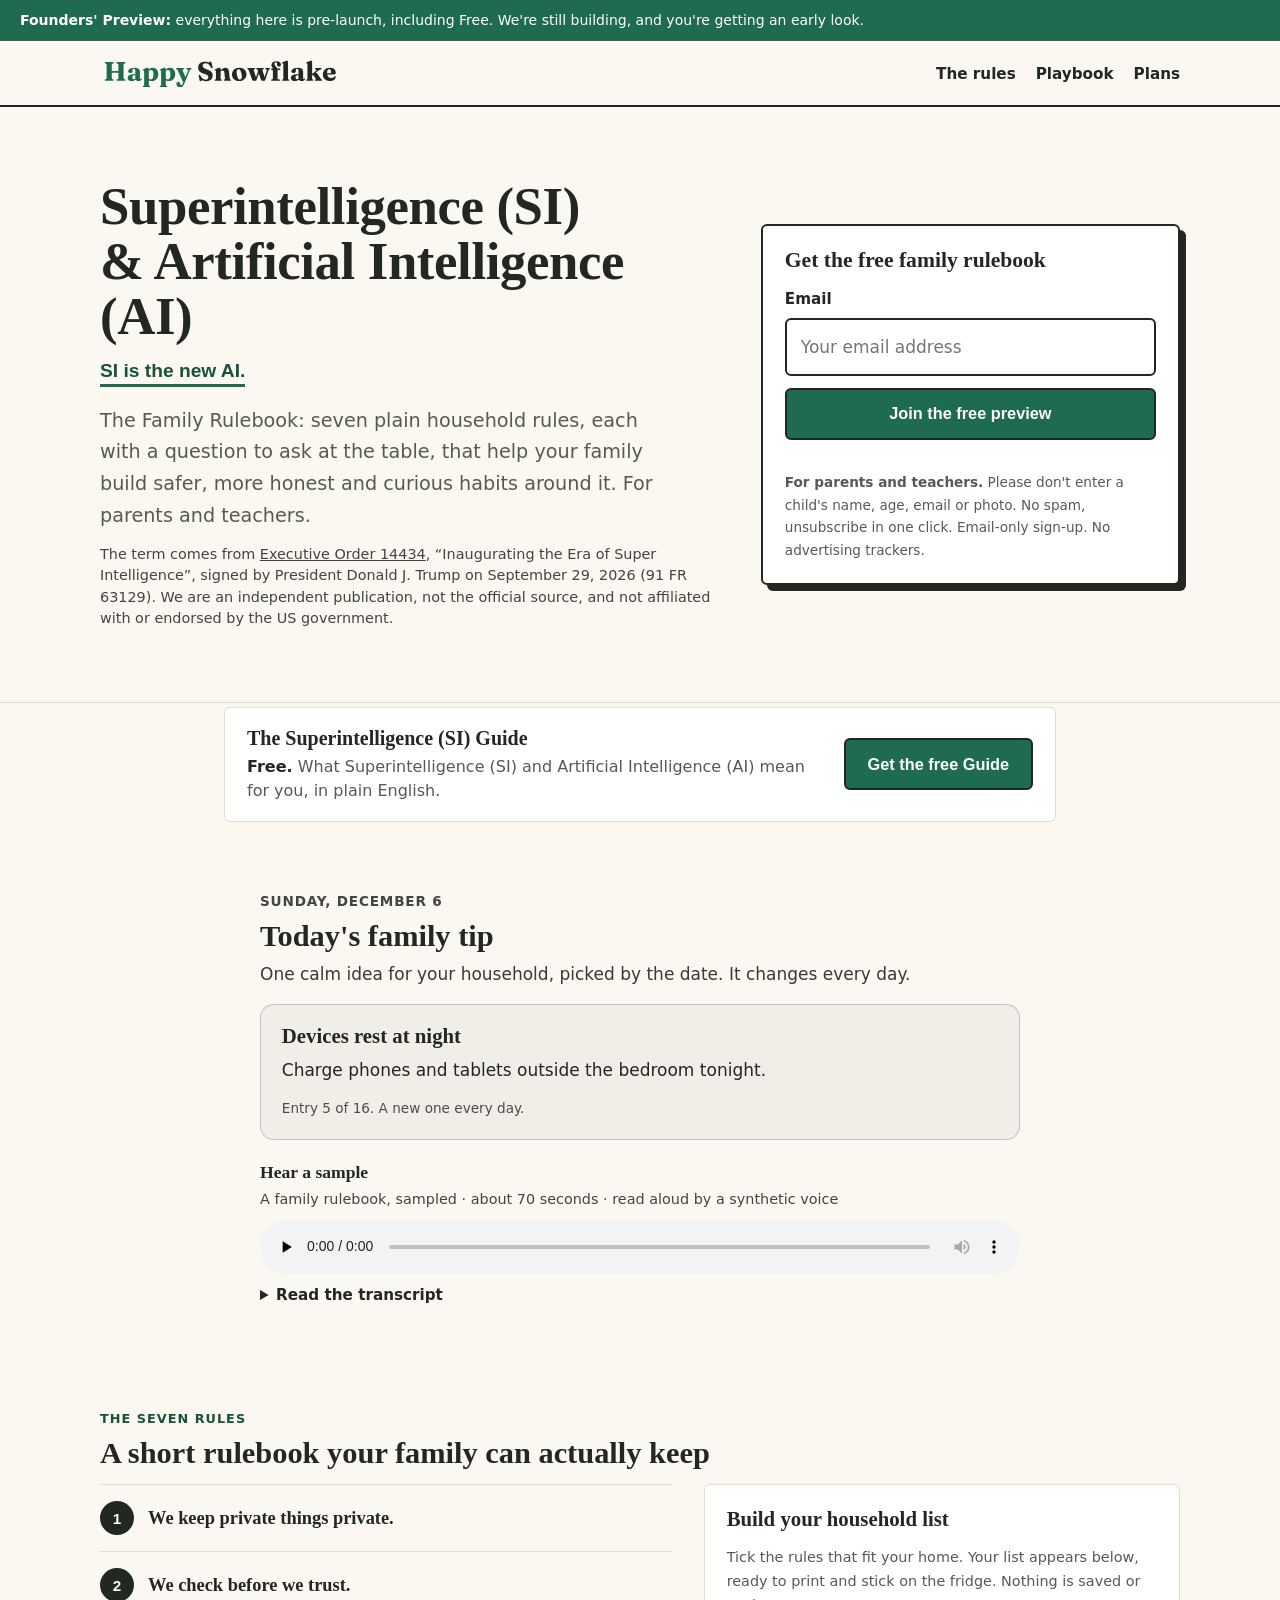
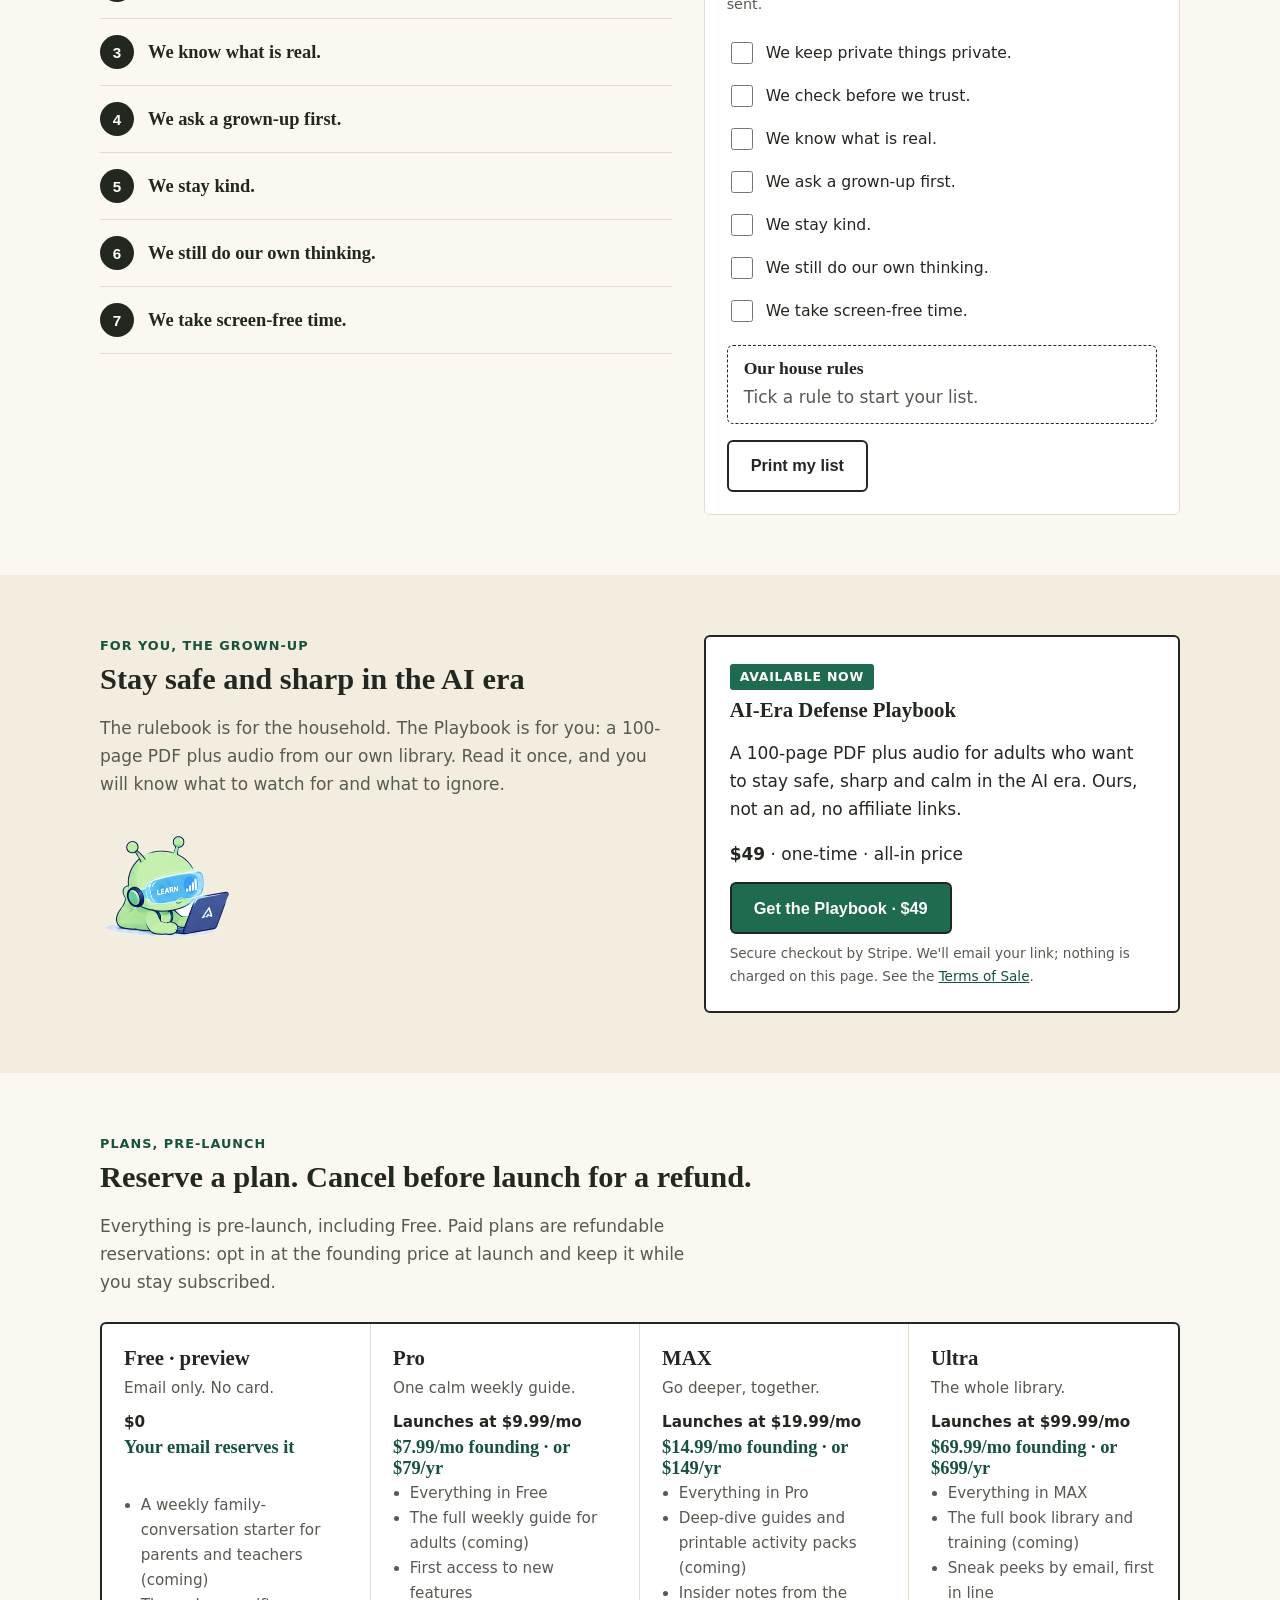
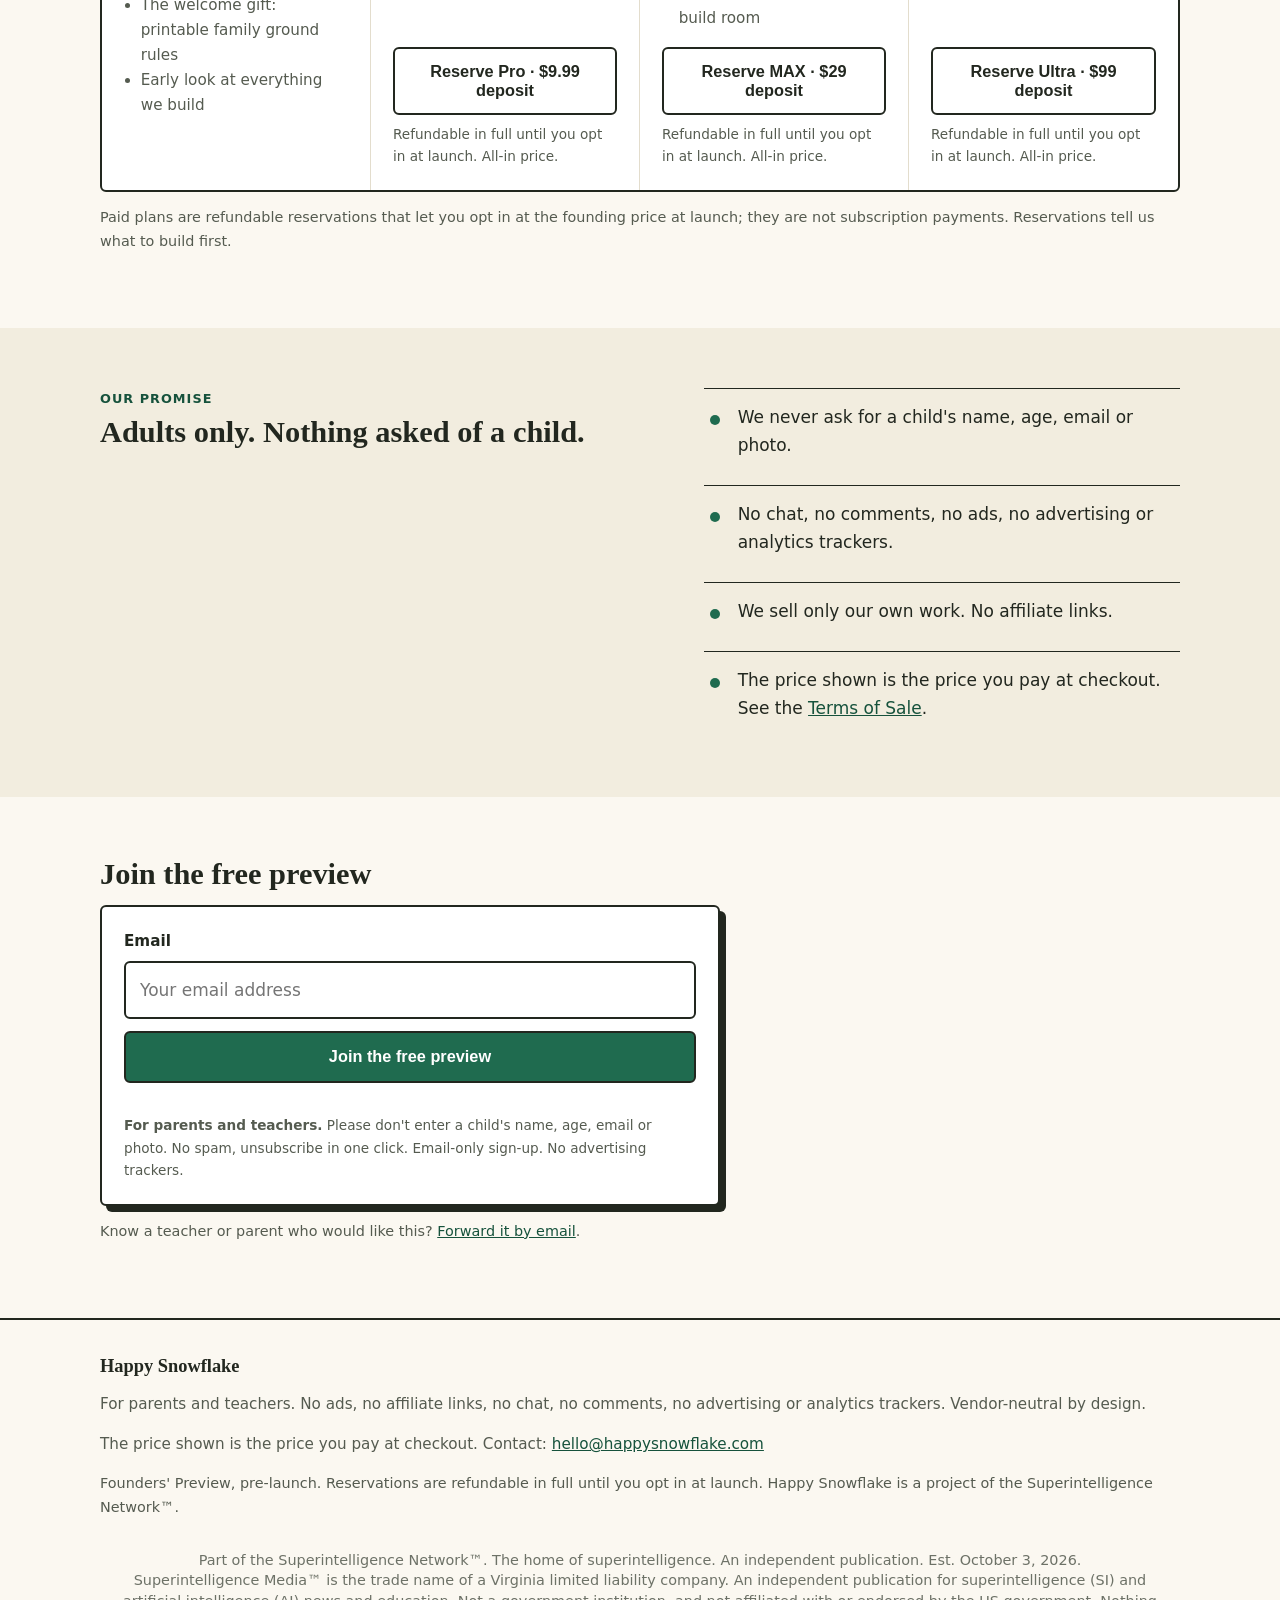
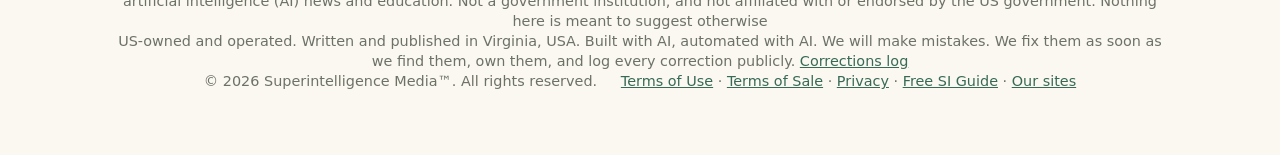
==== commit 9a91595e: "SEO: IndexNow key, full sitemap with lastmod, JSON-LD where missing, "Our sites" hub link Search is " ====
--- a/index.html
+++ b/index.html
@@ -162,7 +162,7 @@
     <p>The price shown is the price you pay at checkout. Contact: <a href="mailto:hello@happysnowflake.com">hello@happysnowflake.com</a></p>
     <p class="small">Founders' Preview, pre-launch. Reservations are refundable in full until you opt in at launch. Happy Snowflake is a project of the Superintelligence Network™.</p>
   </div>
-<p class="trade-name"><span>Part of the Superintelligence Network™. The home of superintelligence. An independent publication. Est. October 3, 2026.</span> <span>Superintelligence Media™ is the trade name of a Virginia limited liability company. An independent publication for superintelligence (SI) and artificial intelligence (AI) news and education. Not a government institution, and not affiliated with or endorsed by the US government. Nothing here is meant to suggest otherwise</span> <span>US-owned and operated. Written and published in Virginia, USA. Built with AI, automated with AI. We will make mistakes. We fix them as soon as we find them, own them, and log every correction publicly. <a href="https://siagentsignal.com/corrections.html" target="_blank" rel="noopener">Corrections log</a></span> <span>© 2026 Superintelligence Media™. All rights reserved.</span> <span><a href="https://siagentsignal.com/terms.html" target="_blank" rel="noopener">Terms of Use</a> &middot; <a href="https://siagentsignal.com/terms-of-sale.html" target="_blank" rel="noopener">Terms of Sale</a> &middot; <a href="https://siagentsignal.com/privacy.html" target="_blank" rel="noopener">Privacy</a> &middot; <a href="https://siagentsignal.com/si/">Free SI Guide</a></span></p>
+<p class="trade-name"><span>Part of the Superintelligence Network™. The home of superintelligence. An independent publication. Est. October 3, 2026.</span> <span>Superintelligence Media™ is the trade name of a Virginia limited liability company. An independent publication for superintelligence (SI) and artificial intelligence (AI) news and education. Not a government institution, and not affiliated with or endorsed by the US government. Nothing here is meant to suggest otherwise</span> <span>US-owned and operated. Written and published in Virginia, USA. Built with AI, automated with AI. We will make mistakes. We fix them as soon as we find them, own them, and log every correction publicly. <a href="https://siagentsignal.com/corrections.html" target="_blank" rel="noopener">Corrections log</a></span> <span>© 2026 Superintelligence Media™. All rights reserved.</span> <span><a href="https://siagentsignal.com/terms.html" target="_blank" rel="noopener">Terms of Use</a> &middot; <a href="https://siagentsignal.com/terms-of-sale.html" target="_blank" rel="noopener">Terms of Sale</a> &middot; <a href="https://siagentsignal.com/privacy.html" target="_blank" rel="noopener">Privacy</a> &middot; <a href="https://siagentsignal.com/si/">Free SI Guide</a> &middot; <a href="https://siagentsignal.com/network.html">Our sites</a></span></p>
 </footer>
 <script src="assets/today.js" defer></script>
 </body>
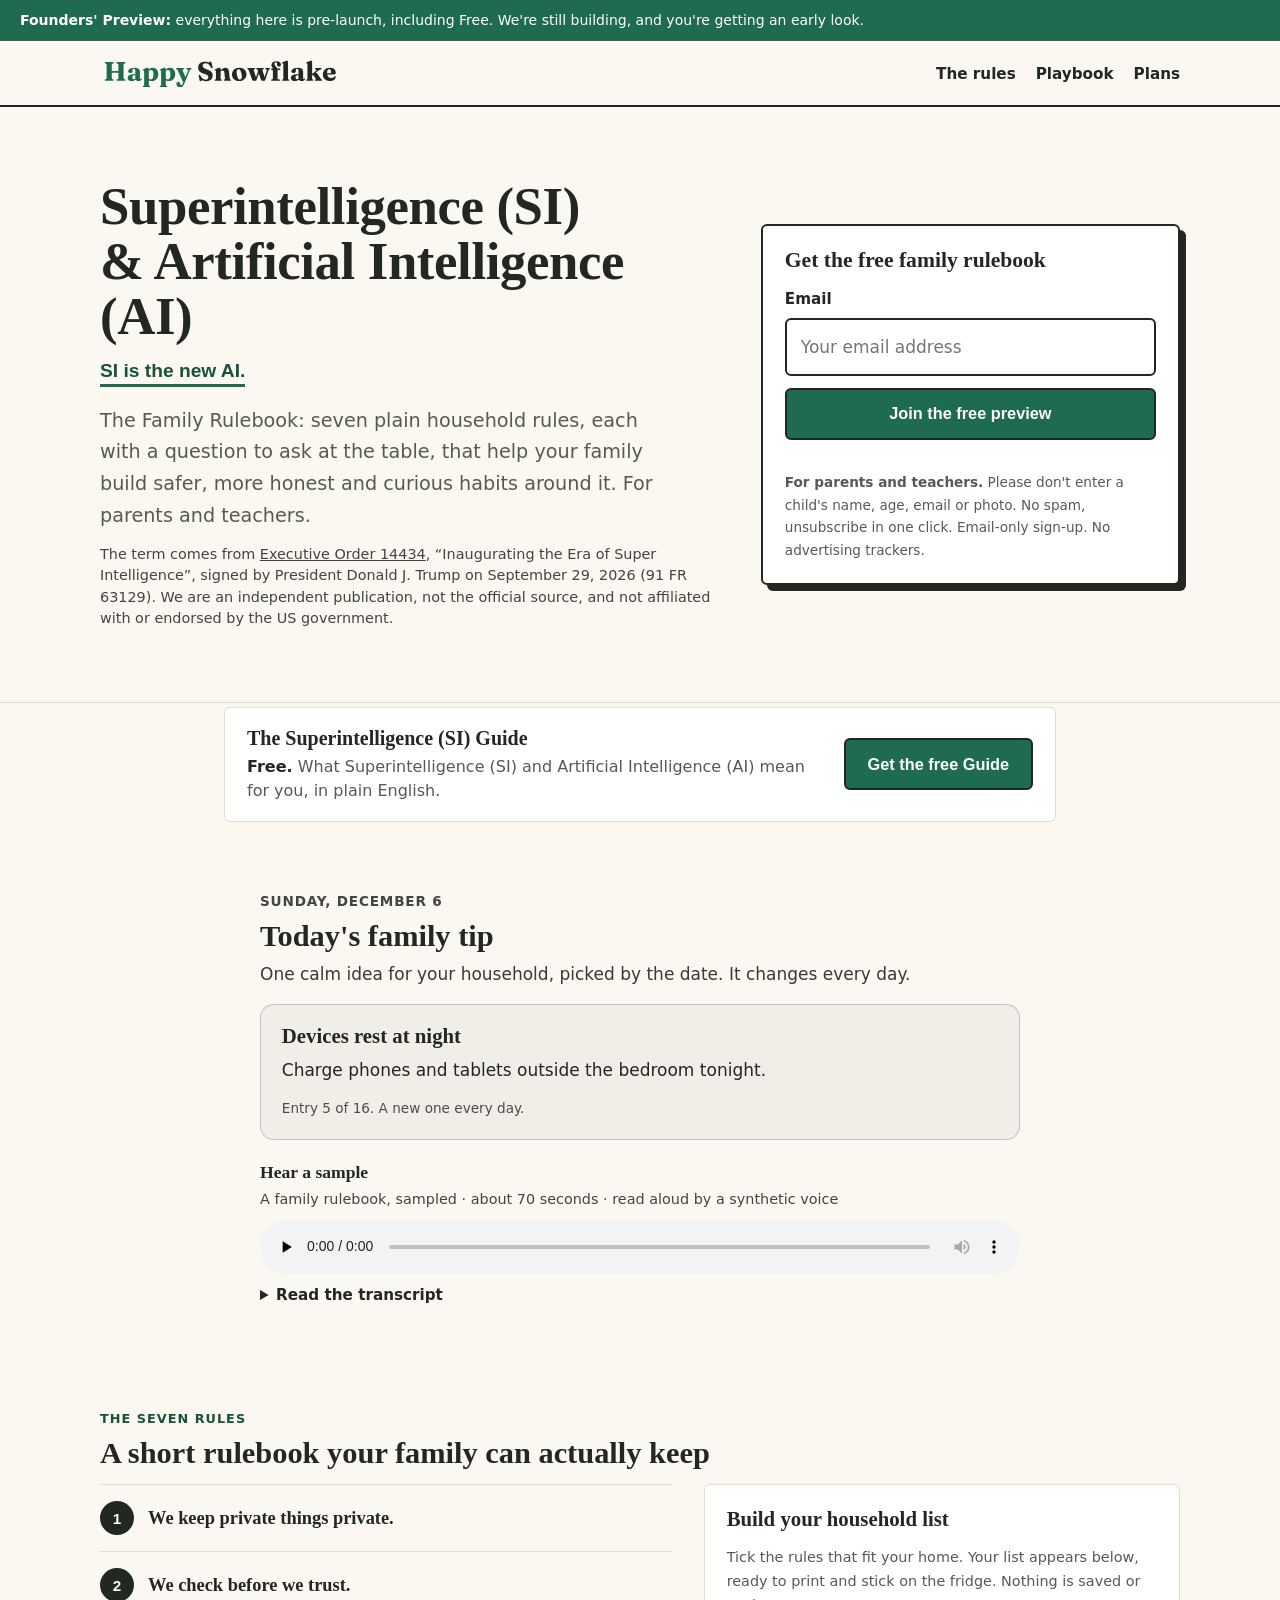
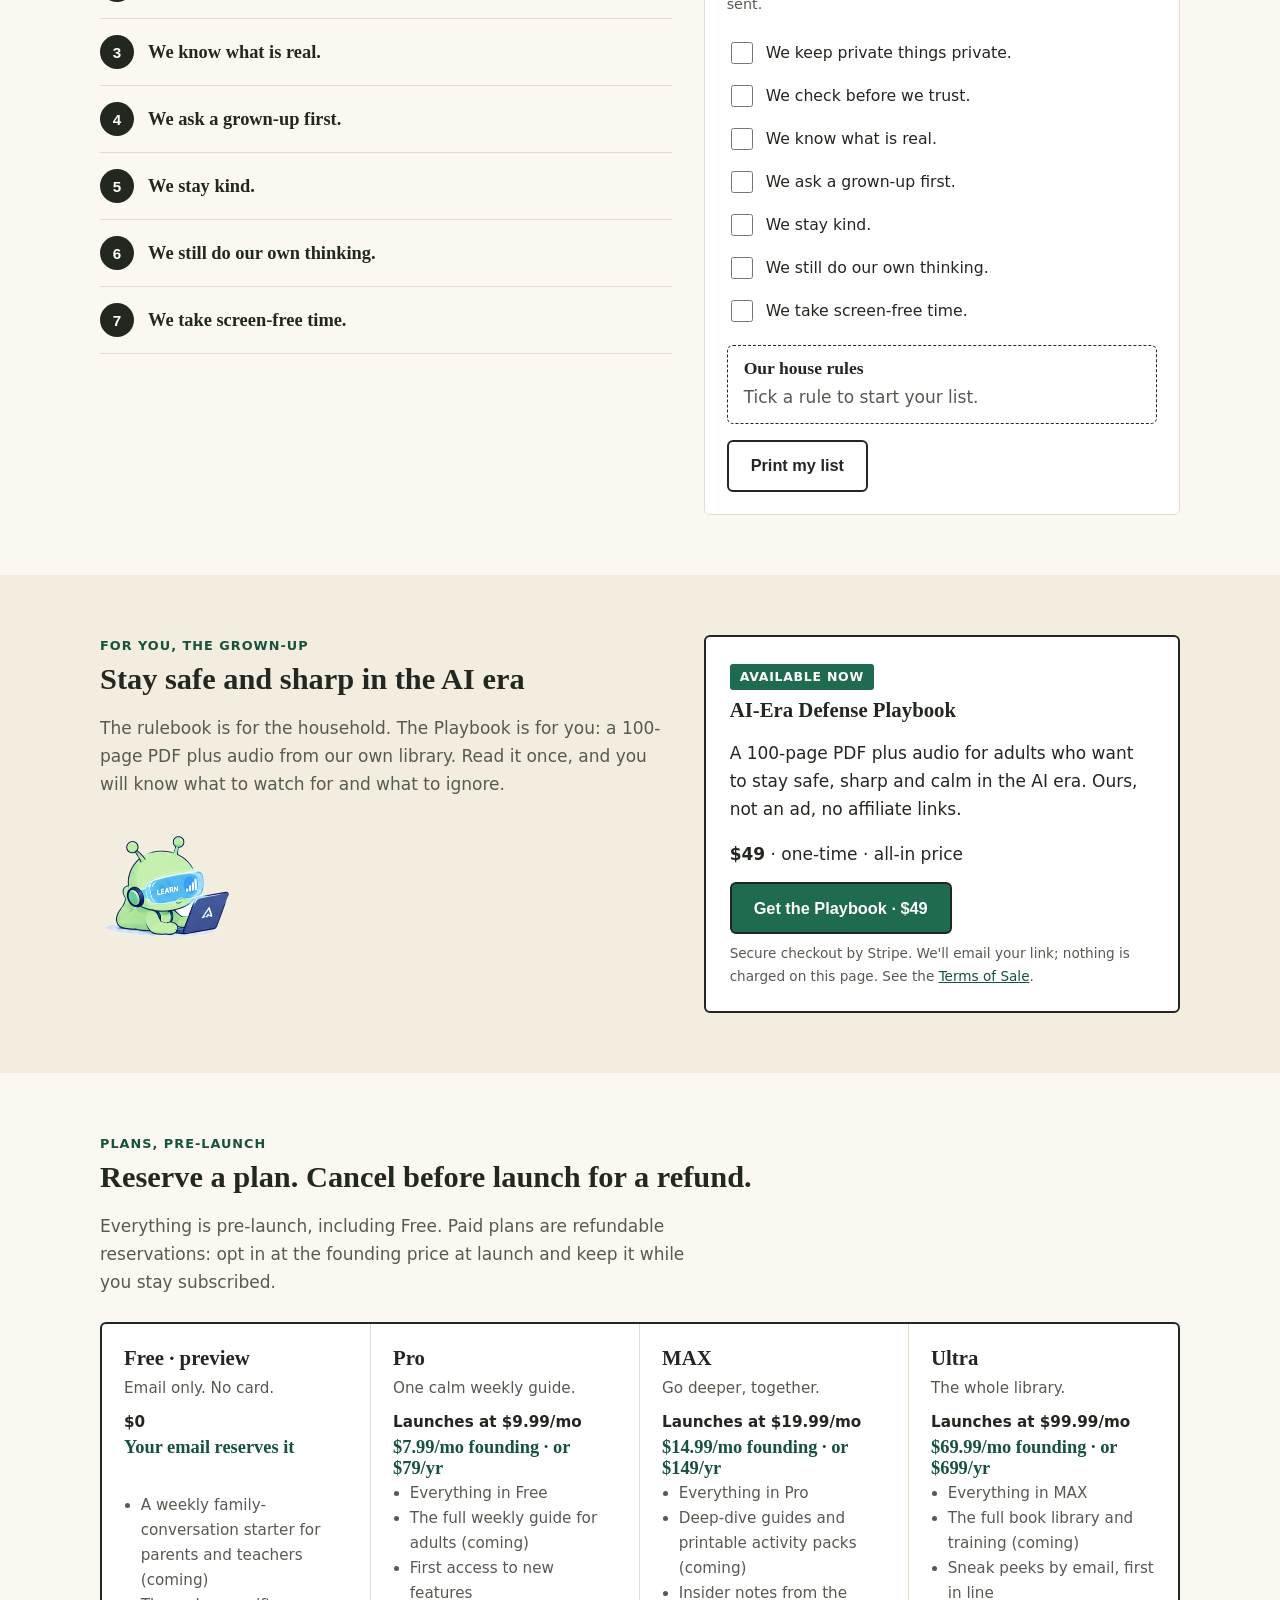
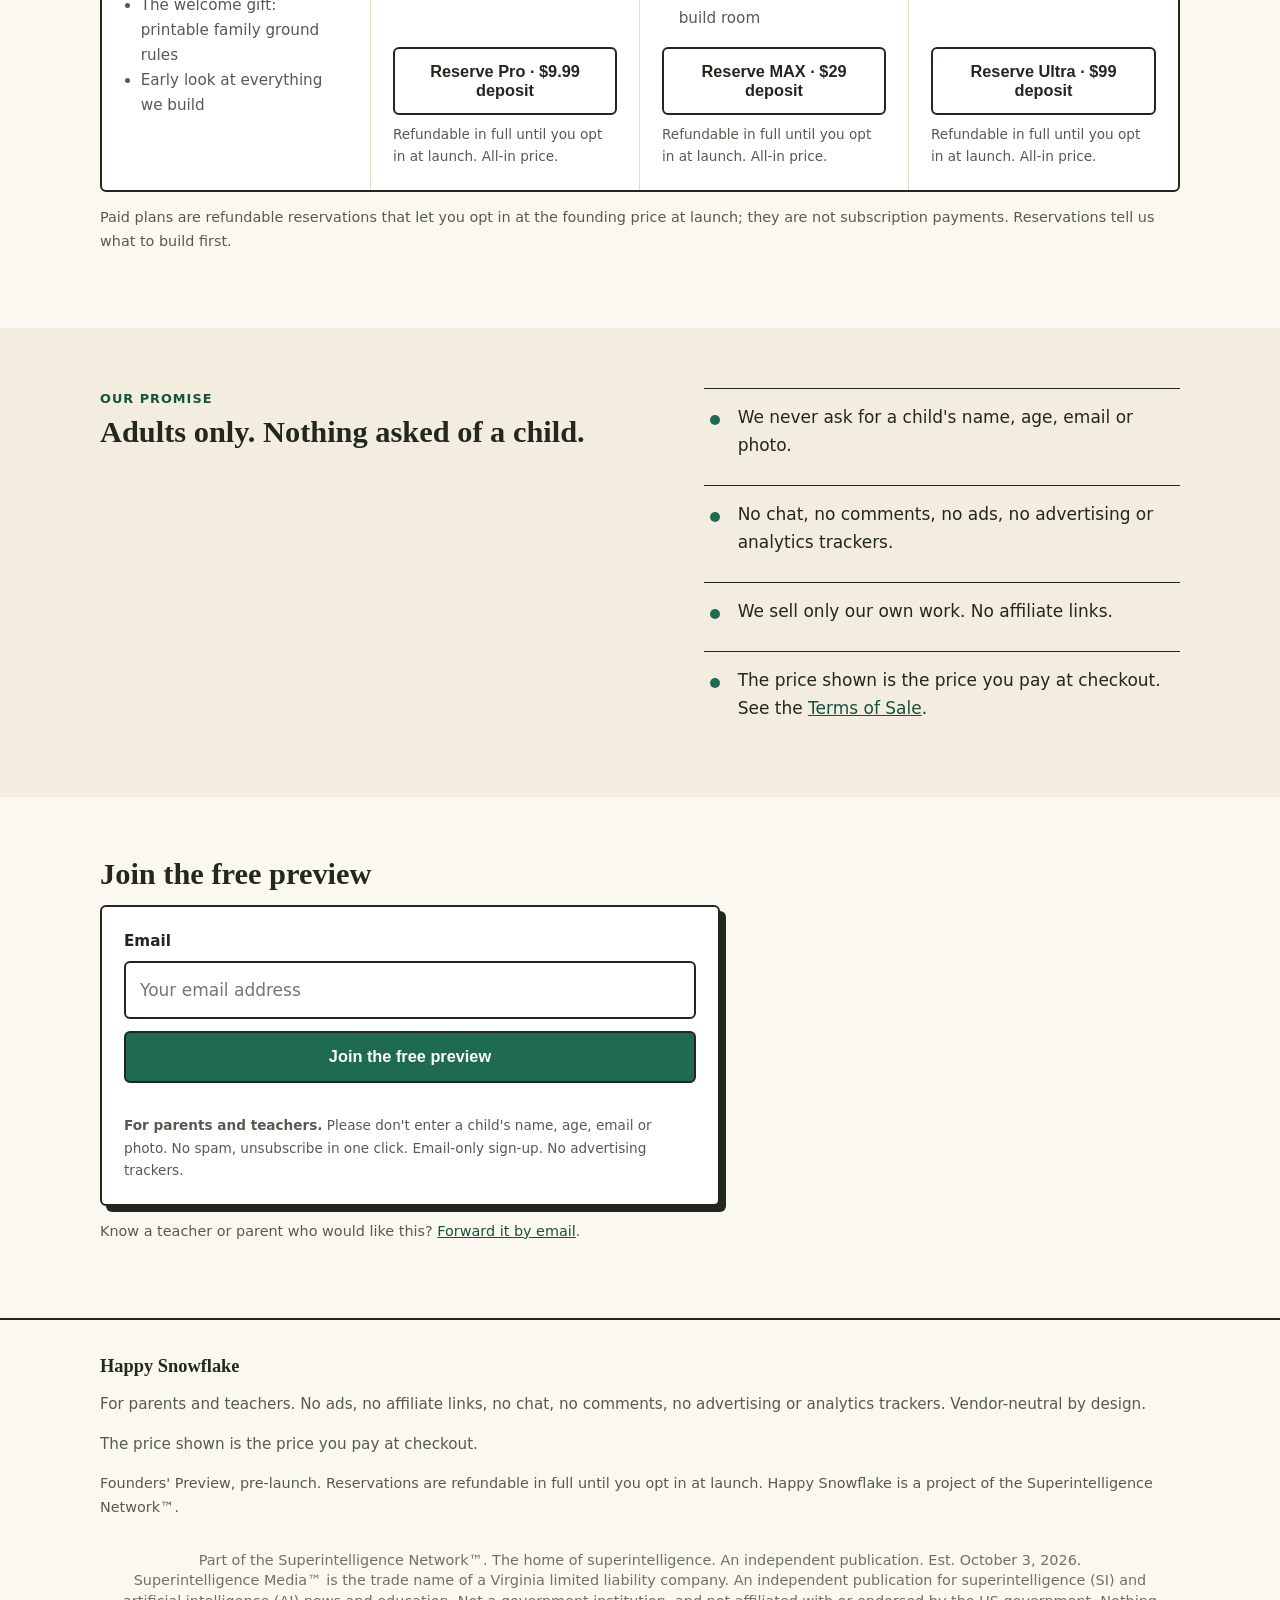
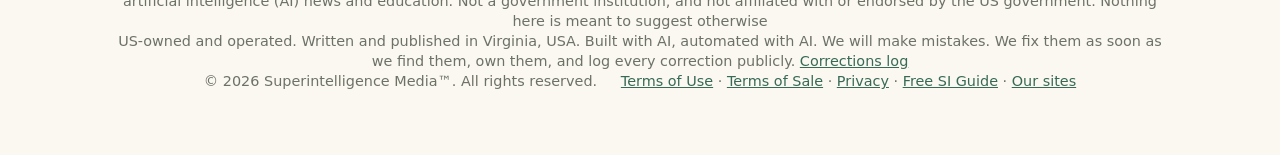
==== commit 381afe59: "Phoenix anti-spam sweep: remove exposed contact email from public page Co-Authored-By: Claude Opus 5" ====
--- a/index.html
+++ b/index.html
@@ -4,7 +4,7 @@
 <meta charset="utf-8">
 <meta name="robots" content="noai, noimageai">
 <meta name="viewport" content="width=device-width, initial-scale=1">
-<meta http-equiv="Content-Security-Policy" content="default-src 'none'; script-src 'self'; style-src 'self' https://fonts.googleapis.com; font-src https://fonts.gstatic.com; img-src 'self' data:; media-src 'self'; connect-src https://acp9reat3l.execute-api.us-east-1.amazonaws.com; form-action 'none'; base-uri 'none'; object-src 'none'; upgrade-insecure-requests; require-trusted-types-for 'script'; trusted-types 'none'">
+<meta http-equiv="Content-Security-Policy" content="default-src 'none'; script-src 'self'; style-src 'self' https://fonts.googleapis.com; font-src https://fonts.gstatic.com; img-src 'self' data:; media-src 'self'; connect-src https://acp9reat3l.execute-api.us-east-1.amazonaws.com https://siagentsignal.com; form-action 'none'; base-uri 'none'; object-src 'none'; upgrade-insecure-requests; require-trusted-types-for 'script'; trusted-types 'none'">
 <meta name="referrer" content="strict-origin-when-cross-origin">
 <title>Happy Snowflake | Superintelligence (SI) &amp; Artificial Intelligence (AI): the Family Rulebook for parents</title>
 <meta name="description" content="Superintelligence (SI), the next generation of artificial intelligence (AI): a calm, practical family rulebook for parents and teachers, plus our AI-Era Defense Playbook. Every child is unique, like a snowflake. Founders' Preview.">
@@ -159,11 +159,13 @@
   <div class="wrap">
     <p class="foot-brand">Happy Snowflake</p>
     <p>For parents and teachers. No ads, no affiliate links, no chat, no comments, no advertising or analytics trackers. Vendor-neutral by design.</p>
-    <p>The price shown is the price you pay at checkout. Contact: <a href="mailto:hello@happysnowflake.com">hello@happysnowflake.com</a></p>
+    <p>The price shown is the price you pay at checkout.</p>
     <p class="small">Founders' Preview, pre-launch. Reservations are refundable in full until you opt in at launch. Happy Snowflake is a project of the Superintelligence Network™.</p>
   </div>
 <p class="trade-name"><span>Part of the Superintelligence Network™. The home of superintelligence. An independent publication. Est. October 3, 2026.</span> <span>Superintelligence Media™ is the trade name of a Virginia limited liability company. An independent publication for superintelligence (SI) and artificial intelligence (AI) news and education. Not a government institution, and not affiliated with or endorsed by the US government. Nothing here is meant to suggest otherwise</span> <span>US-owned and operated. Written and published in Virginia, USA. Built with AI, automated with AI. We will make mistakes. We fix them as soon as we find them, own them, and log every correction publicly. <a href="https://siagentsignal.com/corrections.html" target="_blank" rel="noopener">Corrections log</a></span> <span>© 2026 Superintelligence Media™. All rights reserved.</span> <span><a href="https://siagentsignal.com/terms.html" target="_blank" rel="noopener">Terms of Use</a> &middot; <a href="https://siagentsignal.com/terms-of-sale.html" target="_blank" rel="noopener">Terms of Sale</a> &middot; <a href="https://siagentsignal.com/privacy.html" target="_blank" rel="noopener">Privacy</a> &middot; <a href="https://siagentsignal.com/si/">Free SI Guide</a> &middot; <a href="https://siagentsignal.com/network.html">Our sites</a></span></p>
+<!-- hours-saved:start --><div data-hours-saved="footer"></div><!-- hours-saved:end -->
 </footer>
 <script src="assets/today.js" defer></script>
+<script src="assets/counter.js?v=ae956345" defer></script><!-- hours-saved:script -->
 </body>
 </html>
